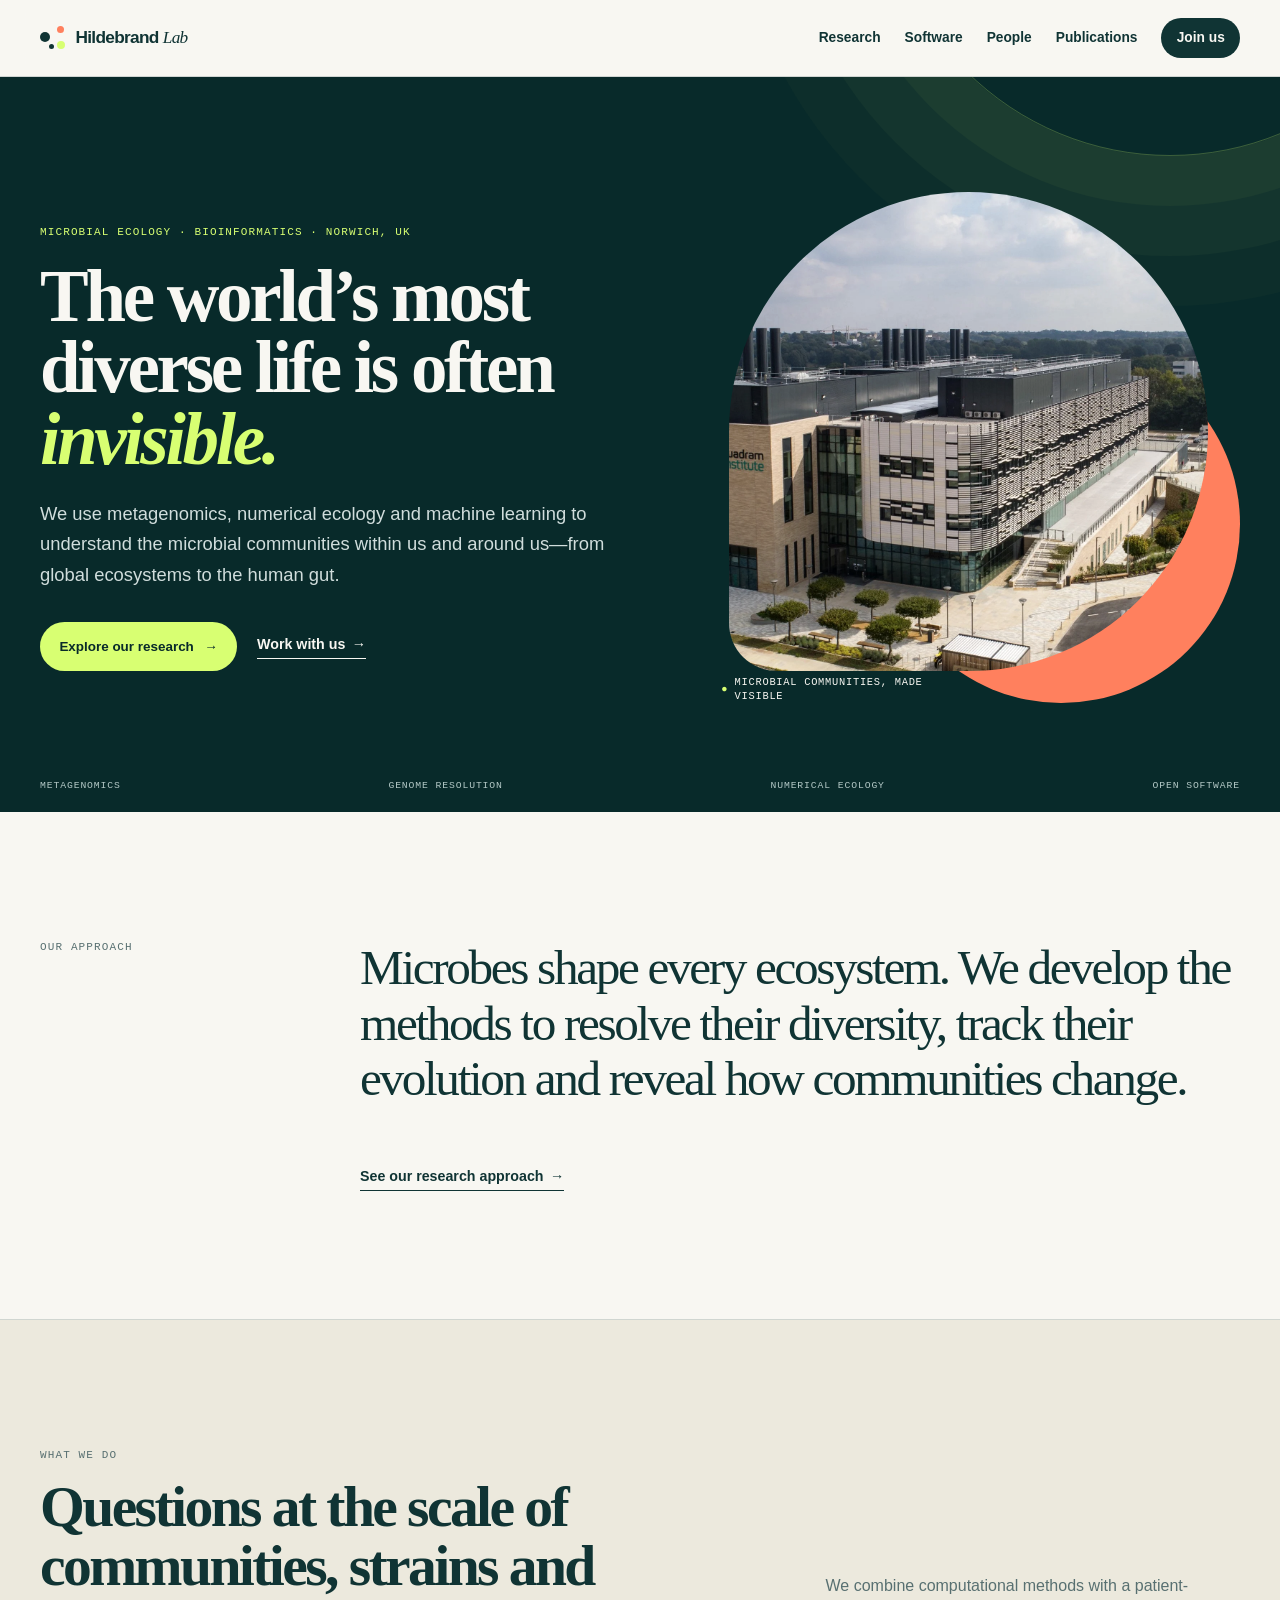
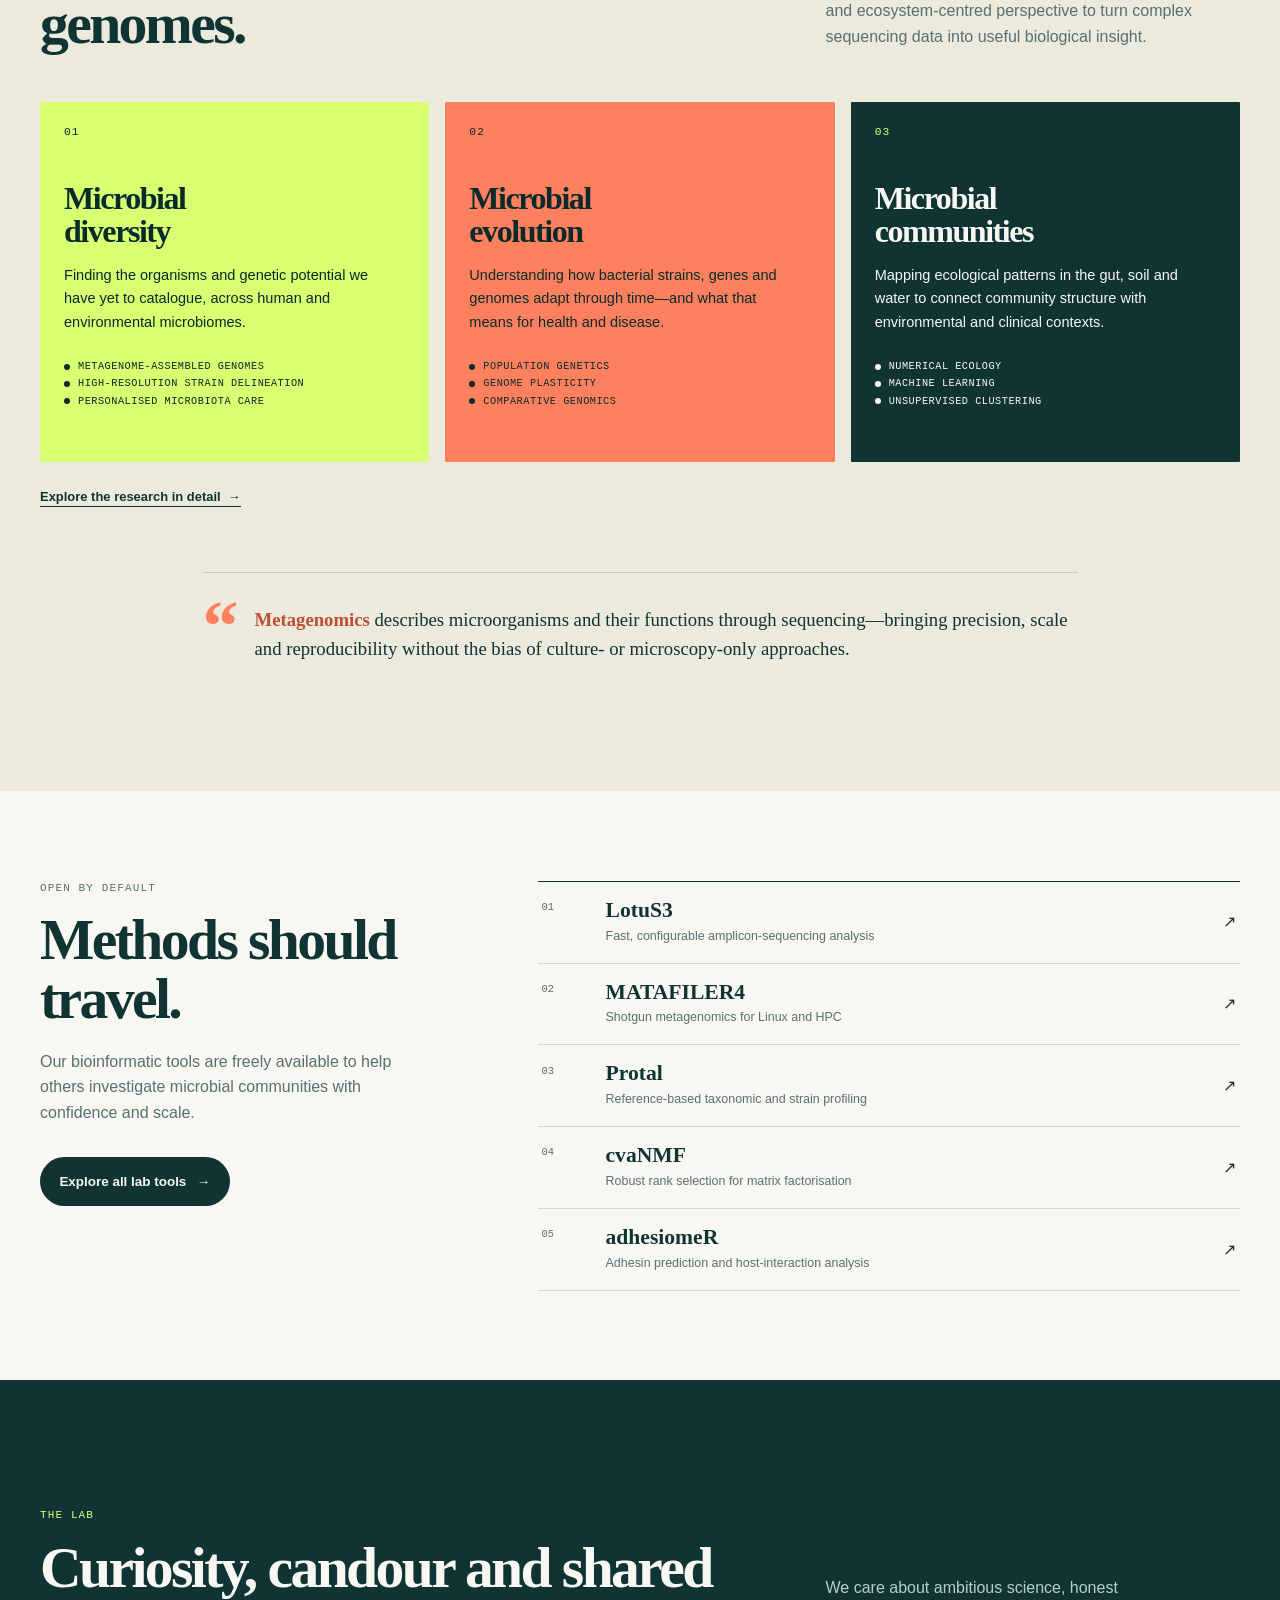
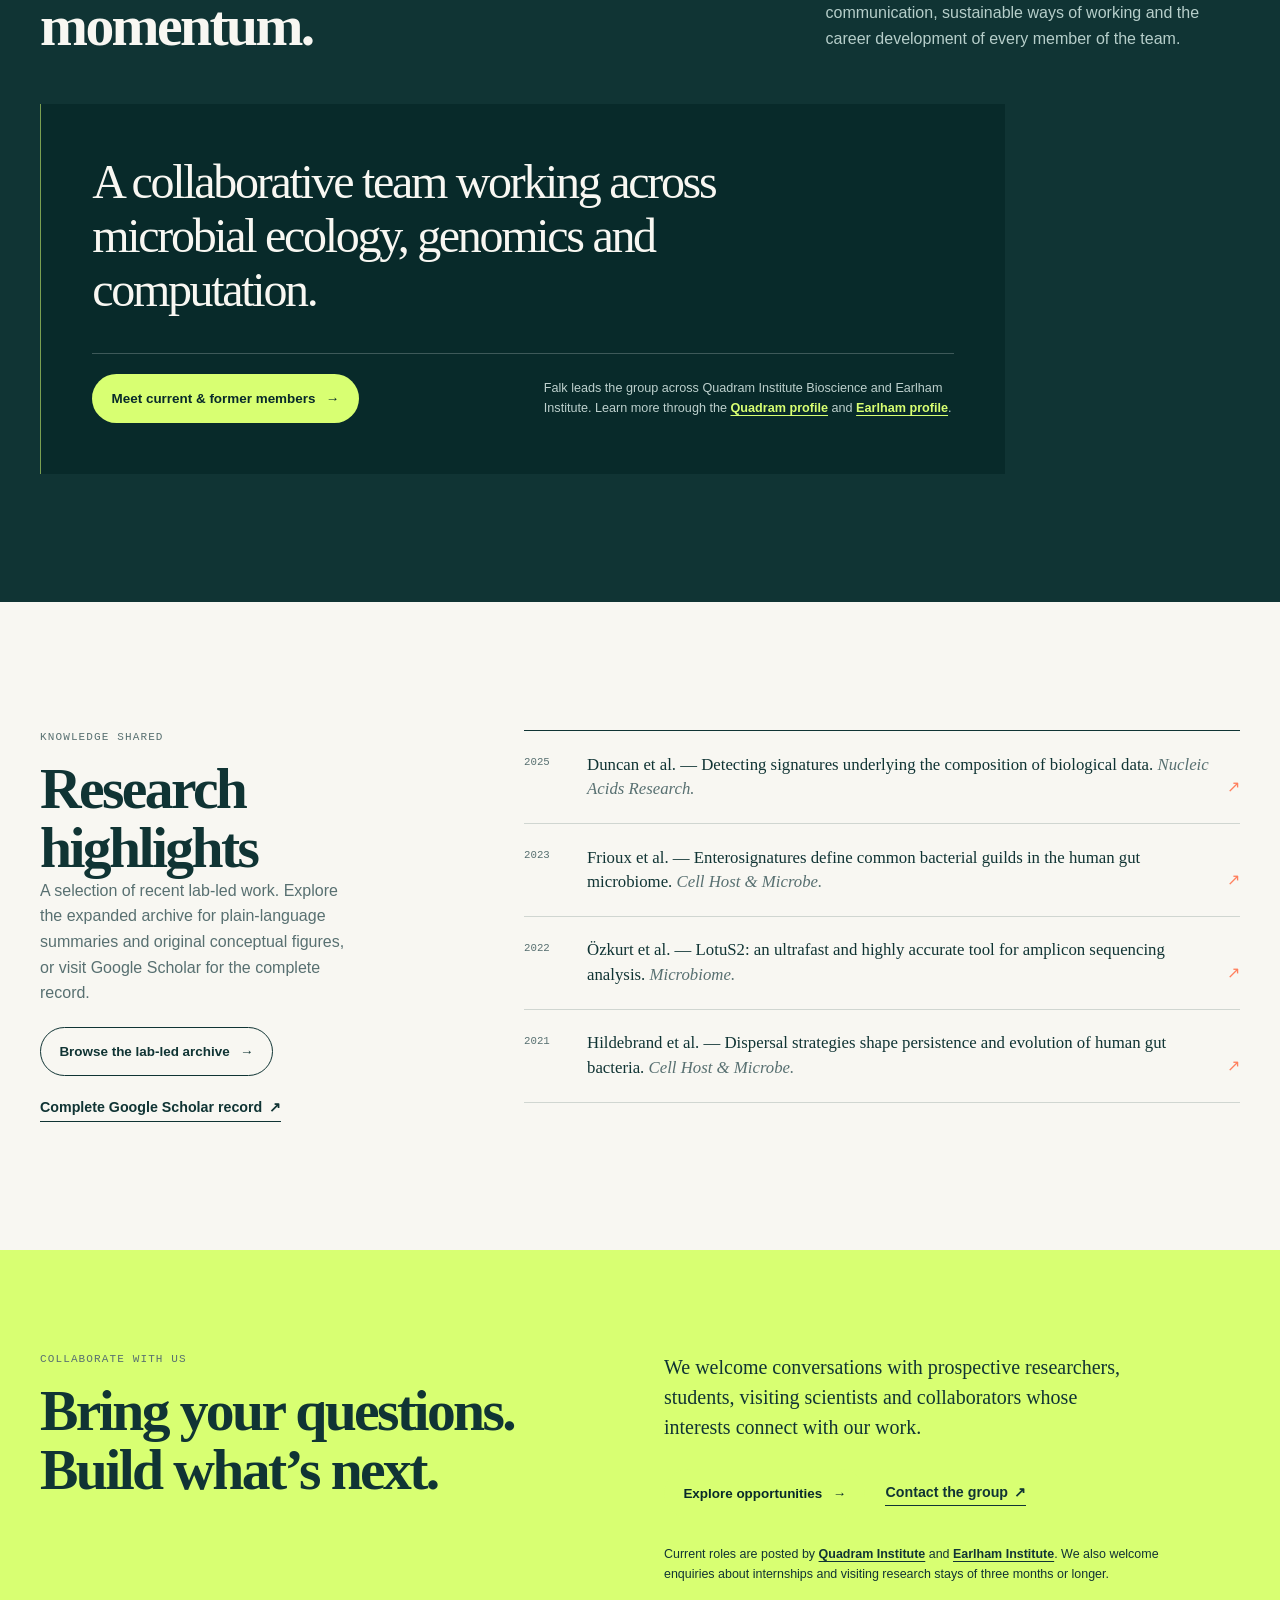
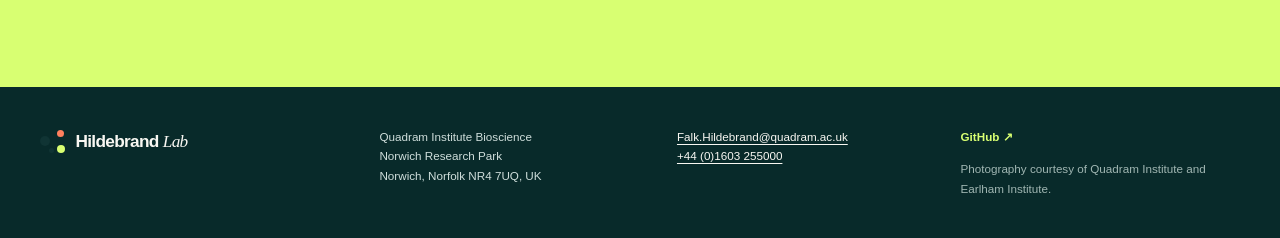
==== index.html @ 3f5632e3 "first" ====
<!doctype html>
<html lang="en">
  <head>
    <meta charset="utf-8" />
    <meta name="viewport" content="width=device-width, initial-scale=1" />
    <meta name="description" content="The Hildebrand Lab investigates microbial communities, genomes, and evolution through metagenomics, numerical ecology, and open bioinformatics." />
    <meta name="theme-color" content="#0b3434" />
    <meta property="og:title" content="Hildebrand Lab | Microbial communities, made visible" />
    <meta property="og:description" content="Research in metagenomics, microbial ecology, evolution, and open bioinformatics." />
    <meta property="og:type" content="website" />
    <meta property="og:image" content="assets/images/og.png" />
    <meta name="twitter:card" content="summary_large_image" />
    <title>Hildebrand Lab | Microbial communities</title>
    <link rel="stylesheet" href="styles.css" />
    <script defer src="script.js"></script>
  </head>
  <body>
    <a class="skip-link" href="#main">Skip to content</a>

    <header class="site-header">
      <div class="shell header-inner">
        <a class="brand" href="#top" aria-label="Hildebrand Lab, home">
          <span class="brand-mark" aria-hidden="true"><i></i><i></i><i></i><i></i></span>
          <span>Hildebrand <em>Lab</em></span>
        </a>
        <button class="menu-button" type="button" aria-expanded="false" aria-controls="site-nav">
          <span class="menu-open">Menu</span><span class="menu-close">Close</span>
        </button>
        <nav class="site-nav" id="site-nav" aria-label="Main navigation">
          <a href="research.html">Research</a>
          <a href="software.html">Software</a>
          <a href="people.html">People</a>
          <a href="publications.html">Publications</a>
          <a class="nav-cta" href="join-us.html">Join us</a>
        </nav>
      </div>
    </header>

    <main id="main">
      <section class="hero" id="top" aria-labelledby="hero-title">
        <div class="shell hero-grid">
          <div class="hero-copy">
            <p class="eyebrow">Microbial ecology · bioinformatics · Norwich, UK</p>
            <h1 id="hero-title">The world’s most diverse life is often <span>invisible.</span></h1>
            <p class="lede">We use metagenomics, numerical ecology and machine learning to understand the microbial communities within us and around us—from global ecosystems to the human gut.</p>
            <div class="button-row">
              <a class="button button-primary" href="research.html">Explore our research <span aria-hidden="true">→</span></a>
              <a class="text-link" href="join-us.html">Work with us <span aria-hidden="true">→</span></a>
            </div>
          </div>
          <div class="hero-visual" aria-label="Microscopy-style image of a microbial community">
            <img src="assets/images/microbial-community.webp" alt="Abstract close-up image representing a microbial community" />
            <div class="image-caption"><span aria-hidden="true">●</span> Microbial communities, made visible</div>
          </div>
        </div>
        <div class="shell hero-footer" aria-label="Research methods">
          <span>METAGENOMICS</span><span>GENOME RESOLUTION</span><span>NUMERICAL ECOLOGY</span><span>OPEN SOFTWARE</span>
        </div>
      </section>

      <section class="intro section" aria-label="Research approach">
        <div class="shell intro-grid">
          <p class="section-label">Our approach</p>
          <div>
            <p class="display-copy">Microbes shape every ecosystem. We develop the methods to resolve their diversity, track their evolution and reveal how communities change.</p>
            <a class="text-link" href="research.html">See our research approach <span aria-hidden="true">→</span></a>
          </div>
        </div>
      </section>

      <section class="section research-section" id="research" aria-labelledby="research-title">
        <div class="shell">
          <div class="section-heading">
            <div>
              <p class="section-label">What we do</p>
              <h2 id="research-title">Questions at the scale of communities, strains and genomes.</h2>
            </div>
            <p>We combine computational methods with a patient- and ecosystem-centred perspective to turn complex sequencing data into useful biological insight.</p>
          </div>
          <div class="research-grid">
            <a class="research-card diversity" href="research.html#diversity">
              <p class="card-number">01</p>
              <h3>Microbial diversity</h3>
              <p>Finding the organisms and genetic potential we have yet to catalogue, across human and environmental microbiomes.</p>
              <ul>
                <li>Metagenome-assembled genomes</li>
                <li>High-resolution strain delineation</li>
                <li>Personalised microbiota care</li>
              </ul>
            </a>
            <a class="research-card evolution" href="research.html#evolution">
              <p class="card-number">02</p>
              <h3>Microbial evolution</h3>
              <p>Understanding how bacterial strains, genes and genomes adapt through time—and what that means for health and disease.</p>
              <ul>
                <li>Population genetics</li>
                <li>Genome plasticity</li>
                <li>Comparative genomics</li>
              </ul>
            </a>
            <a class="research-card communities" href="research.html#communities">
              <p class="card-number">03</p>
              <h3>Microbial communities</h3>
              <p>Mapping ecological patterns in the gut, soil and water to connect community structure with environmental and clinical contexts.</p>
              <ul>
                <li>Numerical ecology</li>
                <li>Machine learning</li>
                <li>Unsupervised clustering</li>
              </ul>
            </a>
          </div>
          <a class="section-more" href="research.html">Explore the research in detail <span aria-hidden="true">→</span></a>
          <aside class="definition" aria-label="Definition of metagenomics">
            <span class="definition-mark" aria-hidden="true">“</span>
            <p><strong>Metagenomics</strong> describes microorganisms and their functions through sequencing—bringing precision, scale and reproducibility without the bias of culture- or microscopy-only approaches.</p>
          </aside>
        </div>
      </section>

      <section class="software-section section" id="software" aria-labelledby="software-title">
        <div class="shell software-layout">
          <div class="software-intro">
            <p class="section-label">Open by default</p>
            <h2 id="software-title">Methods should travel.</h2>
            <p>Our bioinformatic tools are freely available to help others investigate microbial communities with confidence and scale.</p>
            <a class="button button-dark" href="software.html">Explore all lab tools <span aria-hidden="true">→</span></a>
          </div>
          <div class="tool-list">
            <a class="tool" href="https://github.com/hildebra/LotuS3/" target="_blank" rel="noreferrer"><span class="tool-index">01</span><span><strong>LotuS3</strong><small>Fast, configurable amplicon-sequencing analysis</small></span><b aria-hidden="true">↗</b></a>
            <a class="tool" href="https://github.com/hildebra/MATAFILER4" target="_blank" rel="noreferrer"><span class="tool-index">02</span><span><strong>MATAFILER4</strong><small>Shotgun metagenomics for Linux and HPC</small></span><b aria-hidden="true">↗</b></a>
            <a class="tool" href="https://github.com/4less/protal" target="_blank" rel="noreferrer"><span class="tool-index">03</span><span><strong>Protal</strong><small>Reference-based taxonomic and strain profiling</small></span><b aria-hidden="true">↗</b></a>
            <a class="tool" href="https://github.com/apduncan/cvanmf" target="_blank" rel="noreferrer"><span class="tool-index">04</span><span><strong>cvaNMF</strong><small>Robust rank selection for matrix factorisation</small></span><b aria-hidden="true">↗</b></a>
            <a class="tool" href="https://github.com/ksidorczuk/adhesiomeR" target="_blank" rel="noreferrer"><span class="tool-index">05</span><span><strong>adhesiomeR</strong><small>Adhesin prediction and host-interaction analysis</small></span><b aria-hidden="true">↗</b></a>
          </div>
        </div>
      </section>

      <section class="people-section section" id="people" aria-labelledby="people-title">
        <div class="shell">
          <div class="section-heading people-heading">
            <div>
              <p class="section-label">The lab</p>
              <h2 id="people-title">Curiosity, candour and shared momentum.</h2>
            </div>
            <p>We care about ambitious science, honest communication, sustainable ways of working and the career development of every member of the team.</p>
          </div>
          <div class="people-overview">
            <p class="display-copy">A collaborative team working across microbial ecology, genomics and computation.</p>
            <div class="people-overview-footer">
              <a class="button button-primary" href="people.html">Meet current &amp; former members <span aria-hidden="true">→</span></a>
              <p>Falk leads the group across Quadram Institute Bioscience and Earlham Institute. Learn more through the <a href="https://quadram.ac.uk/people/falk-hildebrand/" target="_blank" rel="noreferrer">Quadram profile</a> and <a href="https://www.earlham.ac.uk/profile/falk-hildebrand" target="_blank" rel="noreferrer">Earlham profile</a>.</p>
            </div>
          </div>
        </div>
      </section>

      <section class="publications-section section" id="publications" aria-labelledby="publications-title">
        <div class="shell publications-layout">
          <div>
            <p class="section-label">Knowledge shared</p>
            <h2 id="publications-title">Research highlights</h2>
            <p class="muted">A selection of recent lab-led work. Explore the expanded archive for plain-language summaries and original conceptual figures, or visit Google Scholar for the complete record.</p>
            <div class="publication-actions">
              <a class="button button-outline" href="publications.html">Browse the lab-led archive <span aria-hidden="true">→</span></a>
              <a class="text-link" href="https://scholar.google.com/citations?user=VTfzjTgAAAAJ&amp;hl=en" target="_blank" rel="noreferrer">Complete Google Scholar record <span aria-hidden="true">↗</span></a>
            </div>
          </div>
          <ol class="publication-list">
            <li><span>2025</span><a href="https://doi.org/10.1093/nar/gkaf1388" target="_blank" rel="noreferrer">Duncan et al. — Detecting signatures underlying the composition of biological data. <em>Nucleic Acids Research.</em> <b aria-hidden="true">↗</b></a></li>
            <li><span>2023</span><a href="https://doi.org/10.1016/j.chom.2023.05.024" target="_blank" rel="noreferrer">Frioux et al. — Enterosignatures define common bacterial guilds in the human gut microbiome. <em>Cell Host &amp; Microbe.</em> <b aria-hidden="true">↗</b></a></li>
            <li><span>2022</span><a href="https://doi.org/10.1186/s40168-022-01365-1" target="_blank" rel="noreferrer">Özkurt et al. — LotuS2: an ultrafast and highly accurate tool for amplicon sequencing analysis. <em>Microbiome.</em> <b aria-hidden="true">↗</b></a></li>
            <li><span>2021</span><a href="https://doi.org/10.1016/j.chom.2021.05.008" target="_blank" rel="noreferrer">Hildebrand et al. — Dispersal strategies shape persistence and evolution of human gut bacteria. <em>Cell Host &amp; Microbe.</em> <b aria-hidden="true">↗</b></a></li>
          </ol>
        </div>
      </section>

      <section class="join-section" id="join" aria-labelledby="join-title">
        <div class="shell join-grid">
          <div>
            <p class="section-label">Collaborate with us</p>
            <h2 id="join-title">Bring your questions. Build what’s next.</h2>
          </div>
          <div>
            <p>We welcome conversations with prospective researchers, students, visiting scientists and collaborators whose interests connect with our work.</p>
            <div class="join-links">
              <a class="button button-primary" href="join-us.html">Explore opportunities <span aria-hidden="true">→</span></a>
              <a class="text-link" href="mailto:Falk.Hildebrand@quadram.ac.uk">Contact the group <span aria-hidden="true">↗</span></a>
            </div>
            <p class="join-small">Current roles are posted by <a href="https://quadram.ac.uk/careers/" target="_blank" rel="noreferrer">Quadram Institute</a> and <a href="https://www.earlham.ac.uk/careers" target="_blank" rel="noreferrer">Earlham Institute</a>. We also welcome enquiries about internships and visiting research stays of three months or longer.</p>
          </div>
        </div>
      </section>
    </main>

    <footer class="site-footer">
      <div class="shell footer-grid">
        <a class="brand" href="#top" aria-label="Back to top"><span class="brand-mark" aria-hidden="true"><i></i><i></i><i></i><i></i></span><span>Hildebrand <em>Lab</em></span></a>
        <address>Quadram Institute Bioscience<br />Norwich Research Park<br />Norwich, Norfolk NR4 7UQ, UK</address>
        <div><a href="mailto:Falk.Hildebrand@quadram.ac.uk">Falk.Hildebrand@quadram.ac.uk</a><br /><a href="tel:+441603255000">+44 (0)1603 255000</a></div>
        <div class="footer-meta"><a href="https://github.com/hildebra" target="_blank" rel="noreferrer">GitHub ↗</a><span>Photography courtesy of Quadram Institute and Earlham Institute.</span></div>
      </div>
    </footer>
  </body>
</html>
---- styles.css ----
:root { --ink:#103434; --ink-deep:#082a2a; --paper:#f8f7f2; --lime:#d8ff72; --orange:#ff805e; --sand:#ece9dd; --line:rgba(16,52,52,.17); --muted:#587071; --serif: Georgia, 'Times New Roman', serif; --sans: Arial, Helvetica, sans-serif; --mono: 'Courier New', monospace; }
* { box-sizing:border-box; }
html { scroll-behavior:smooth; }
body { margin:0; background:var(--paper); color:var(--ink); font-family:var(--sans); font-size:16px; line-height:1.6; }
a { color:inherit; text-underline-offset:3px; }
img { display:block; max-width:100%; }
button { font:inherit; }
.shell { width:min(1200px, calc(100% - 64px)); margin-inline:auto; }
.skip-link { position:absolute; z-index:10; left:1rem; top:-4rem; background:var(--lime); color:var(--ink-deep); padding:.75rem 1rem; font-weight:700; }
.skip-link:focus { top:1rem; }
.site-header { position:sticky; top:0; z-index:4; background:rgba(248,247,242,.92); backdrop-filter:blur(12px); border-bottom:1px solid var(--line); }
.header-inner { min-height:76px; display:flex; align-items:center; justify-content:space-between; gap:1rem; }
.brand { display:inline-flex; align-items:center; gap:.65rem; text-decoration:none; font-weight:700; font-size:1.08rem; letter-spacing:-.04em; white-space:nowrap; }
.brand em { font-family:var(--serif); font-weight:500; }
.brand-mark { position:relative; display:block; width:25px; height:25px; }
.brand-mark i { position:absolute; display:block; border-radius:999px; background:var(--ink); }
.brand-mark i:nth-child(1) { width:10px; height:10px; left:0; top:7px; }.brand-mark i:nth-child(2) { width:7px; height:7px; right:1px; top:1px; background:var(--orange); }.brand-mark i:nth-child(3) { width:8px; height:8px; right:0; bottom:1px; background:var(--lime); }.brand-mark i:nth-child(4) { width:5px; height:5px; left:9px; bottom:1px; }
.site-nav { display:flex; align-items:center; gap:1.5rem; font-size:.86rem; font-weight:600; }
.site-nav a { text-decoration:none; }.site-nav a:not(.nav-cta):hover { text-decoration:underline; }
.nav-cta { background:var(--ink); color:var(--paper); padding:.55rem .95rem; border-radius:999px; }.nav-cta:hover { background:#1c5252; }
.menu-button { display:none; border:0; background:none; color:var(--ink); cursor:pointer; font-size:.82rem; font-weight:700; }.menu-close { display:none; }
.hero { position:relative; overflow:hidden; padding:clamp(4.25rem, 9vw, 8.6rem) 0 1.25rem; background:var(--ink-deep); color:var(--paper); }
.hero::before { content:""; position:absolute; width:45vw; height:45vw; max-width:680px; max-height:680px; top:-39vw; right:-14vw; border:1px solid rgba(216,255,114,.25); border-radius:50%; box-shadow:0 0 0 50px rgba(216,255,114,.04),0 0 0 100px rgba(216,255,114,.03),0 0 0 150px rgba(216,255,114,.02); }
.hero-grid { position:relative; display:grid; grid-template-columns:1.08fr .92fr; align-items:center; gap:clamp(2rem, 7vw, 7rem); }
.eyebrow,.section-label { margin:0; font:500 .69rem/1.3 var(--mono); letter-spacing:.1em; text-transform:uppercase; }.eyebrow { color:var(--lime); margin-bottom:1.35rem; }
h1,h2,h3,p { margin-top:0; }h1,h2,h3 { line-height:1.03; letter-spacing:-.045em; }
h1 { max-width:690px; margin-bottom:1.5rem; font:600 clamp(3rem, 5.7vw, 5.85rem)/.98 var(--serif); }h1 span { color:var(--lime); font-style:italic; }
.lede { max-width:620px; margin-bottom:2rem; color:#d0dddc; font-size:clamp(1rem,1.5vw,1.15rem); line-height:1.65; }
.button-row,.join-links { display:flex; flex-wrap:wrap; align-items:center; gap:1.25rem; }
.button { display:inline-flex; align-items:center; justify-content:center; gap:.65rem; min-height:48px; padding:.78rem 1.15rem; border:1px solid transparent; border-radius:999px; text-decoration:none; font-size:.84rem; font-weight:700; transition:transform .2s, background .2s, color .2s; }.button:hover { transform:translateY(-2px); }.button-primary { background:var(--lime); color:var(--ink-deep); }.button-primary:hover { background:#e4ff9d; }.button-dark { background:var(--ink); color:var(--paper); }.button-dark:hover { background:#1c5252; }.button-outline { border-color:var(--ink); color:var(--ink); }.button-outline:hover { background:var(--ink); color:var(--paper); }
.text-link { display:inline-flex; gap:.4rem; align-items:center; text-decoration:none; border-bottom:1px solid currentColor; padding-bottom:2px; font-size:.89rem; font-weight:700; }.text-link:hover { color:var(--orange); }
.hero-visual { position:relative; isolation:isolate; padding:0 2rem 2rem 0; }.hero-visual::before { content:""; position:absolute; z-index:-1; width:70%; height:70%; right:0; bottom:0; background:var(--orange); border-radius:50%; }.hero-visual img { width:100%; aspect-ratio:1/1; object-fit:cover; border-radius:50% 50% 50% 10%; filter:saturate(.75) contrast(1.08); }.image-caption { position:absolute; left:-.5rem; bottom:0; display:flex; align-items:center; gap:.4rem; max-width:208px; color:var(--paper); font:400 .65rem/1.35 var(--mono); text-transform:uppercase; letter-spacing:.07em; }.image-caption span { color:var(--lime); }
.hero-footer { position:relative; display:flex; justify-content:space-between; gap:1rem; padding-top:clamp(3rem,6vw,6rem); color:#b3c8c6; font:500 .61rem/1.3 var(--mono); letter-spacing:.09em; }
.section { padding:clamp(5rem, 10vw, 9rem) 0; }.intro { border-bottom:1px solid var(--line); }.intro-grid { display:grid; grid-template-columns:24% 1fr; gap:2rem; }.section-label { color:var(--muted); }.display-copy { max-width:970px; font:500 clamp(2rem,3.85vw,4.15rem)/1.12 var(--serif); letter-spacing:-.048em; }.intro .text-link { margin-top:.6rem; }
.section-heading { display:grid; grid-template-columns:1fr minmax(250px, .55fr); justify-content:space-between; align-items:end; gap:2rem; margin-bottom:3rem; }.section-heading h2,.software-intro h2,.publications-layout h2,.join-grid h2 { max-width:680px; margin:1rem 0 0; font:600 clamp(2.6rem,4.5vw,4.7rem)/1.02 var(--serif); }.section-heading > p { max-width:390px; margin-bottom:.3rem; color:var(--muted); }
.research-section { background:var(--sand); }.research-grid { display:grid; grid-template-columns:repeat(3,1fr); gap:1rem; }.research-card { min-height:360px; padding:1.5rem; border-radius:1px; overflow:hidden; color:var(--ink-deep); }.research-card h3 { max-width:230px; margin:2.75rem 0 1rem; font:600 2rem/1.03 var(--serif); }.research-card p:not(.card-number) { max-width:325px; font-size:.91rem; line-height:1.6; }.card-number { font:500 .7rem var(--mono); letter-spacing:.1em; }.research-card ul { margin:1.5rem 0 0; padding:0; list-style:none; font:500 .64rem/1.7 var(--mono); letter-spacing:.05em; text-transform:uppercase; }.research-card li { display:flex; align-items:center; gap:.5rem; }.research-card li::before { content:""; width:6px; height:6px; flex:0 0 auto; border-radius:50%; background:currentColor; }.diversity { background:var(--lime); }.evolution { background:var(--orange); }.communities { background:var(--ink); color:var(--paper); }.communities .card-number { color:var(--lime); }.definition { display:flex; gap:1rem; max-width:875px; margin:4rem auto 0; padding:2rem 0 0; border-top:1px solid var(--line); }.definition-mark { color:var(--orange); font:600 4.5rem/.6 var(--serif); }.definition p { margin:0; font:500 1.17rem/1.55 var(--serif); }.definition strong { color:#bd4d33; }
.software-section { background:var(--paper); }.software-layout { display:grid; grid-template-columns:.72fr 1.28fr; gap:clamp(3rem,8vw,9rem); align-items:start; }.software-intro { position:sticky; top:110px; }.software-intro > p:not(.section-label) { max-width:355px; color:var(--muted); margin:1.25rem 0 2rem; }.tool-list { border-top:1px solid var(--ink); }.tool { display:grid; grid-template-columns:48px 1fr auto; gap:1rem; align-items:center; padding:1.3rem .25rem; border-bottom:1px solid var(--line); text-decoration:none; transition:padding .2s, background .2s; }.tool:hover { padding-inline:.8rem; background:#eeeee7; }.tool-index { align-self:start; padding-top:.2rem; color:var(--muted); font:400 .65rem var(--mono); }.tool strong,.tool small { display:block; }.tool strong { font:600 1.35rem/1.15 var(--serif); }.tool small { margin-top:.25rem; color:var(--muted); font-size:.78rem; }.tool b { font-size:1rem; font-weight:500; }
.people-section { background:var(--ink); color:var(--paper); }.people-section .section-label { color:var(--lime); }.people-heading > p { color:#b6ceca; }.people-feature { display:grid; grid-template-columns:minmax(220px,.38fr) 1fr; gap:clamp(2rem,5vw,5rem); align-items:center; max-width:840px; margin:1rem auto 4rem; }.people-feature img { width:min(100%,285px); aspect-ratio:1; object-fit:cover; border-radius:50%; filter:saturate(.75); }.people-feature h3 { margin:1rem 0; font:600 clamp(2.1rem,3.5vw,3.5rem) var(--serif); }.people-feature p:not(.section-label) { max-width:545px; color:#d2e0de; }.people-feature .text-link { color:var(--lime); }.team-grid { display:grid; grid-template-columns:repeat(3,1fr); border-top:1px solid rgba(255,255,255,.25); }.team-grid article { padding:1.45rem 1.25rem 1.5rem 0; border-bottom:1px solid rgba(255,255,255,.2); }.team-grid article:not(:nth-child(3n+1)) { padding-left:1.25rem; border-left:1px solid rgba(255,255,255,.2); }.team-grid h3 { margin-bottom:.5rem; color:var(--lime); font:600 1.23rem/1.13 var(--serif); }.team-grid p { margin:0; color:#c9d7d5; font-size:.79rem; line-height:1.55; }.people-note { margin:2rem 0 0; color:#a8bfbd; font-size:.75rem; }.people-note a { color:var(--lime); }
.publications-section { background:var(--paper); }.publications-layout { display:grid; grid-template-columns:.68fr 1.32fr; gap:clamp(3rem,9vw,10rem); }.muted { max-width:310px; color:var(--muted); }.publications-layout .button { margin-top:1.35rem; }.publication-list { list-style:none; margin:0; padding:0; border-top:1px solid var(--ink); }.publication-list li { display:grid; grid-template-columns:55px 1fr; gap:.5rem; padding:1.35rem 0; border-bottom:1px solid var(--line); }.publication-list span { padding-top:.22rem; color:var(--muted); font:400 .67rem var(--mono); }.publication-list a { position:relative; padding-right:1.75rem; text-decoration:none; font:500 1.05rem/1.45 var(--serif); }.publication-list a:hover { color:#c65336; }.publication-list em { color:var(--muted); font-style:italic; }.publication-list b { position:absolute; right:0; color:var(--orange); font:500 1rem var(--sans); }
.join-section { padding:clamp(4rem,8vw,7rem) 0; background:var(--lime); }.join-grid { display:grid; grid-template-columns:1fr 1fr; gap:3rem; }.join-grid h2 { max-width:520px; }.join-grid > div:nth-child(2)>p:first-child { max-width:460px; font:500 1.25rem/1.5 var(--serif); }.join-links { margin:1.7rem 0; }.join-links .text-link { color:var(--ink); }.join-small { max-width:510px; margin-bottom:0; font-size:.78rem; line-height:1.6; }.join-small a { font-weight:700; }
.site-footer { padding:2.5rem 0; background:var(--ink-deep); color:#d0dfdc; }.site-footer .brand { color:var(--paper); }.footer-grid { display:grid; grid-template-columns:1.1fr .95fr .9fr 1fr; align-items:start; gap:2rem; font-size:.73rem; line-height:1.65; }.footer-grid address { font-style:normal; }.footer-grid a { color:var(--paper); }.footer-meta { display:flex; flex-direction:column; gap:.8rem; color:#a1b7b3; }.footer-meta a { color:var(--lime); font-weight:700; text-decoration:none; }
@media (max-width: 800px) { .shell{width:min(100% - 40px, 650px)}.header-inner{min-height:67px}.menu-button{display:block}.site-nav{display:none;position:absolute;top:67px;left:0;right:0;padding:1.25rem calc((100% - min(100% - 40px, 650px))/2) 1.65rem;background:var(--paper);border-bottom:1px solid var(--line);box-shadow:0 12px 16px rgba(8,42,42,.08);flex-direction:column;align-items:flex-start;gap:1rem}.site-nav.is-open{display:flex}.site-nav .nav-cta{margin-top:.3rem}.menu-button[aria-expanded="true"] .menu-open{display:none}.menu-button[aria-expanded="true"] .menu-close{display:inline}.hero{padding-top:4rem}.hero-grid,.intro-grid,.software-layout,.publications-layout,.join-grid{grid-template-columns:1fr}.hero-grid{gap:3rem}.hero-visual{max-width:440px;justify-self:center;width:85%;}.hero-footer{display:grid;grid-template-columns:1fr 1fr;gap:.8rem;padding-top:3rem}.intro-grid{gap:1.5rem}.section-heading{grid-template-columns:1fr;gap:1rem;margin-bottom:2.3rem}.research-grid{grid-template-columns:1fr}.research-card{min-height:0}.research-card h3{margin-top:1.7rem}.software-intro{position:static}.team-grid{grid-template-columns:1fr 1fr}.team-grid article:not(:nth-child(3n+1)){padding-left:0;border-left:0}.team-grid article:nth-child(even){padding-left:1rem;border-left:1px solid rgba(255,255,255,.2)}.people-feature{grid-template-columns:150px 1fr;gap:1.5rem}.footer-grid{grid-template-columns:1fr 1fr}.definition{margin-top:3rem}.publications-layout{gap:2.5rem} }
@media (max-width: 500px) { body{font-size:15px}.shell{width:calc(100% - 32px)}.hero{padding-top:3.1rem}h1{font-size:3rem}.hero-visual{width:100%;padding-right:1rem}.hero-footer{grid-template-columns:1fr}.section{padding:4.3rem 0}.display-copy{font-size:2rem}.people-feature{grid-template-columns:1fr}.people-feature img{width:155px}.team-grid{grid-template-columns:1fr}.team-grid article:nth-child(even){padding-left:0;border-left:0}.publication-list li{grid-template-columns:43px 1fr}.publication-list a{font-size:1rem}.footer-grid{grid-template-columns:1fr;gap:1rem}.join-grid{gap:1.5rem} }
@media (prefers-reduced-motion: reduce) { html{scroll-behavior:auto}.button,.tool{transition:none} }


/* Publication archive */
.publication-actions { display:flex; flex-wrap:wrap; align-items:center; gap:1.25rem; margin-top:1.35rem; }
.publication-actions .button { margin-top:0; }
.archive-hero { padding:clamp(4.4rem,9vw,8rem) 0 clamp(3.5rem,7vw,6.3rem); background:var(--ink-deep); color:var(--paper); }
.archive-back { display:inline-flex; margin-bottom:clamp(3rem,6vw,5rem); color:var(--lime); font:500 .7rem var(--mono); letter-spacing:.06em; text-decoration:none; text-transform:uppercase; }
.archive-back:hover { color:var(--paper); }
.archive-hero h1 { max-width:810px; margin:0 0 1.5rem; font:600 clamp(3.2rem,6.4vw,6.5rem)/.97 var(--serif); }
.archive-hero h1 span { color:var(--lime); font-style:italic; }
.archive-lede { max-width:665px; color:#cfdddb; font-size:clamp(1rem,1.55vw,1.17rem); }
.archive-stats { display:flex; flex-wrap:wrap; gap:2.2rem; margin-top:3rem; padding-top:1.2rem; border-top:1px solid rgba(255,255,255,.25); color:#bbcfcc; font:500 .68rem var(--mono); letter-spacing:.08em; text-transform:uppercase; }
.archive-stats b { display:block; margin-bottom:.15rem; color:var(--lime); font:600 1.45rem var(--serif); letter-spacing:0; }
.archive-section { padding-top:clamp(4.5rem,8vw,7rem); }
.archive-intro { display:grid; grid-template-columns:24% 1fr; gap:2rem; margin-bottom:clamp(3rem,6vw,5rem); }
.archive-intro h2 { max-width:780px; margin:0 0 1rem; font:600 clamp(2.4rem,4vw,4.1rem)/1.04 var(--serif); letter-spacing:-.05em; }
.archive-intro div > p { max-width:635px; margin:0; color:var(--muted); }
.archive-list { display:grid; grid-template-columns:repeat(2,minmax(0,1fr)); gap:1.2rem; }
.publication-card { display:grid; grid-template-columns:155px 1fr; gap:1.35rem; align-items:start; min-height:265px; padding:1.25rem; background:#efeee6; border-top:2px solid var(--ink); }
.publication-content h2 { margin:.65rem 0 .6rem; font:600 clamp(1.35rem,2.1vw,1.8rem)/1.13 var(--serif); letter-spacing:-.04em; }
.publication-content h2 a { text-decoration:none; }.publication-content h2 a:hover { color:#b94f36; }.publication-content h2 b { color:var(--orange); font:500 .86em var(--sans); }
.pub-kicker { margin:0; color:var(--muted); font:500 .61rem/1.4 var(--mono); letter-spacing:.07em; text-transform:uppercase; }.pub-kicker span { color:#bd4e35; }
.pub-authors { margin:0 0 .6rem; color:#4e6565; font-size:.72rem; line-height:1.45; }.publication-content > p:last-child { margin-bottom:0; font-size:.78rem; line-height:1.58; }
.concept { position:relative; display:flex; align-items:center; justify-content:center; min-height:200px; overflow:hidden; background:var(--ink); color:var(--paper); isolation:isolate; }.concept::before,.concept::after,.concept span { content:""; position:absolute; display:block; }.concept figcaption { position:absolute; z-index:3; left:.65rem; right:.65rem; bottom:.55rem; color:#c6d8d5; font:500 .53rem/1.35 var(--mono); letter-spacing:.04em; text-align:center; text-transform:uppercase; }.concept-signatures::before { width:105px; height:105px; border-radius:50%; border:1px solid var(--lime); box-shadow:25px -34px 0 -9px var(--orange),-43px 28px 0 -18px var(--lime); }.concept-signatures::after { width:2px; height:112px; background:var(--lime); transform:rotate(45deg); }.concept-signatures span { width:19px; height:19px; border-radius:50%; background:var(--lime); }.concept-signatures span:nth-of-type(1){transform:translate(-35px,-28px)}.concept-signatures span:nth-of-type(2){transform:translate(34px,-18px);background:var(--orange)}.concept-signatures span:nth-of-type(3){transform:translate(18px,37px);background:#8fc9c0}.concept-signatures span:nth-of-type(4){transform:translate(-36px,31px);background:#f8f7f2}
.concept-taxonomy::before { width:85px; height:2px; background:var(--lime); box-shadow:0 -27px 0 var(--orange),0 27px 0 #8fc9c0,0 54px 0 #f8f7f2; }.concept-taxonomy::after { width:2px; height:145px; background:rgba(255,255,255,.35); }.concept-taxonomy span { width:13px; height:13px; border-radius:50%; background:var(--paper); transform:translateX(-35px); }.concept-taxonomy span:nth-of-type(2){transform:translate(-12px,-27px);background:var(--orange)}.concept-taxonomy span:nth-of-type(3){transform:translate(18px,27px);background:var(--lime)}.concept-taxonomy span:nth-of-type(4){transform:translate(38px,54px);background:#8fc9c0}
.concept-adhesion::before { width:95px; height:50px; border-radius:50px; background:var(--orange); transform:rotate(-18deg); }.concept-adhesion::after { width:130px; height:1px; background:var(--lime); transform:rotate(12deg); box-shadow:0 24px 0 rgba(216,255,114,.7),0 -24px 0 rgba(216,255,114,.5); }.concept-adhesion span { width:9px; height:9px; border-radius:50%; background:var(--paper); }.concept-adhesion span:nth-of-type(1){transform:translate(-10px,-11px)}.concept-adhesion span:nth-of-type(2){transform:translate(12px,3px)}.concept-adhesion span:nth-of-type(3){transform:translate(-34px,9px)}
.concept-network::before { width:100px; height:100px; border:1px solid rgba(216,255,114,.55); border-radius:50%; }.concept-network::after { width:116px; height:2px; background:var(--orange); transform:rotate(-35deg); box-shadow:0 0 0 0 var(--orange); }.concept-network span { width:20px; height:20px; border-radius:50%; background:var(--lime); }.concept-network span:nth-of-type(1){transform:translate(-42px,-35px)}.concept-network span:nth-of-type(2){transform:translate(41px,-22px);background:var(--orange)}.concept-network span:nth-of-type(3){transform:translate(-16px,39px);background:#8fc9c0}.concept-network span:nth-of-type(4){transform:translate(39px,40px);background:var(--paper)}
.concept-guilds::before { width:106px; height:106px; border:1px solid rgba(255,255,255,.35); border-radius:50%; }.concept-guilds span { width:32px; height:32px; border-radius:50%; background:var(--lime); }.concept-guilds span:nth-of-type(1){transform:translate(-35px,-24px)}.concept-guilds span:nth-of-type(2){transform:translate(29px,-29px);background:var(--orange)}.concept-guilds span:nth-of-type(3){transform:translate(-34px,33px);background:#8fc9c0}.concept-guilds span:nth-of-type(4){transform:translate(32px,30px);background:var(--paper)}.concept-guilds span:nth-of-type(5){transform:translate(0,3px);background:#f7c663}
.concept-pipeline::before { width:138px; height:2px; background:var(--lime); }.concept-pipeline::after { right:21px; border:8px solid transparent; border-left-color:var(--lime); }.concept-pipeline span { width:22px; height:22px; background:var(--orange); }.concept-pipeline span:nth-of-type(1){transform:translate(-47px);border-radius:50%}.concept-pipeline span:nth-of-type(2){transform:translate(-15px);background:#8fc9c0}.concept-pipeline span:nth-of-type(3){transform:translate(18px);border-radius:50%;background:var(--paper)}.concept-pipeline span:nth-of-type(4){transform:translate(48px);background:var(--lime)}
.concept-resolution::before { width:122px; height:122px; border:1px solid var(--lime); border-radius:50%; box-shadow:0 0 0 18px transparent,0 0 0 19px rgba(216,255,114,.5),0 0 0 38px transparent,0 0 0 39px rgba(216,255,114,.22); }.concept-resolution::after { width:16px; height:16px; border-radius:50%; background:var(--orange); }.concept-resolution span { width:7px; height:7px; border-radius:50%; background:var(--paper); }.concept-resolution span:nth-of-type(1){transform:translate(-39px,-17px)}.concept-resolution span:nth-of-type(2){transform:translate(33px,20px);background:var(--lime)}.concept-resolution span:nth-of-type(3){transform:translate(12px,-40px);background:#8fc9c0}
.concept-dispersal::before { width:135px; height:1px; background:var(--lime); transform:rotate(-26deg); box-shadow:0 26px 0 rgba(216,255,114,.6); }.concept-dispersal::after { width:18px; height:18px; border:6px solid var(--orange); border-radius:50%; transform:translate(-38px,-27px); }.concept-dispersal span { width:20px; height:20px; border:5px solid var(--paper); border-radius:50%; }.concept-dispersal span:nth-of-type(1){transform:translate(35px,-31px)}.concept-dispersal span:nth-of-type(2){transform:translate(-26px,25px);border-color:var(--lime)}.concept-dispersal span:nth-of-type(3){transform:translate(47px,30px);border-color:#8fc9c0}.concept-dispersal span:nth-of-type(4){transform:translate(-55px,-4px);border-color:#f7c663}
.concept-lifespan::before { width:130px; height:61px; border:2px solid var(--lime); border-left:0; border-bottom:0; border-radius:0 80px 0 0; transform:translate(-8px,10px) rotate(-8deg); }.concept-lifespan::after { width:145px; height:1px; background:rgba(255,255,255,.5); transform:translateY(37px); }.concept-lifespan span { width:9px; height:9px; border-radius:50%; background:var(--orange); }.concept-lifespan span:nth-of-type(1){transform:translate(-52px,34px)}.concept-lifespan span:nth-of-type(2){transform:translate(-4px,3px);background:var(--lime)}.concept-lifespan span:nth-of-type(3){transform:translate(54px,-28px);background:#8fc9c0}
.concept-bag::before { width:42px; height:42px; border-radius:50%; background:var(--orange); box-shadow:-44px -26px 0 -5px var(--lime),-46px 29px 0 -7px #8fc9c0; transform:translate(-31px); }.concept-bag::after { width:2px; height:113px; background:var(--paper); }.concept-bag span { width:31px; height:31px; border:2px solid var(--lime); border-radius:8px; }.concept-bag span:nth-of-type(1){transform:translate(38px,-34px)}.concept-bag span:nth-of-type(2){transform:translate(39px,5px);border-color:var(--orange)}.concept-bag span:nth-of-type(3){transform:translate(39px,43px);border-color:#8fc9c0}
.archive-cta { padding:clamp(4rem,7vw,6.5rem) 0; background:var(--lime); color:var(--ink-deep); }.archive-cta-layout { display:grid; grid-template-columns:1fr 1fr; gap:3rem; }.archive-cta h2 { max-width:510px; margin:1rem 0 0; font:600 clamp(2.35rem,4vw,4rem)/1.03 var(--serif); letter-spacing:-.05em; }.archive-cta-layout > div:last-child > p { max-width:465px; font:500 1.12rem/1.55 var(--serif); }.archive-cta .button { margin-top:.7rem; }
@media (max-width: 950px) { .archive-list { grid-template-columns:1fr; }.publication-card { grid-template-columns:180px 1fr; }.concept { min-height:220px; } }
@media (max-width: 800px) { .archive-intro,.archive-cta-layout { grid-template-columns:1fr; }.archive-intro { gap:1.4rem; }.archive-cta-layout { gap:1.5rem; }.publication-card { grid-template-columns:145px 1fr; min-height:0; }.concept { min-height:200px; } }
@media (max-width: 560px) { .archive-stats { gap:1rem 1.5rem; }.publication-card { grid-template-columns:1fr; }.concept { min-height:180px; }.publication-content h2 { font-size:1.55rem; }.publication-actions { align-items:flex-start; flex-direction:column; gap:1rem; } }

/* Detail pages and portrait-led people section */
.site-nav a[aria-current="page"] { text-decoration:underline; text-decoration-thickness:1px; text-underline-offset:5px; }
.section-more { display:inline-flex; align-items:center; gap:.45rem; margin-top:1.65rem; color:var(--ink); font:700 .81rem var(--sans); text-decoration:none; border-bottom:1px solid currentColor; padding-bottom:2px; }
.section-more:hover { color:#bd4e35; }
.research-card { display:block; text-decoration:none; transition:transform .2s, box-shadow .2s; }
.research-card:hover { transform:translateY(-4px); box-shadow:0 9px 0 rgba(8,42,42,.13); }
.people-section .team-grid { grid-template-columns:repeat(5, minmax(0,1fr)); gap:1px; border:0; background:rgba(255,255,255,.24); }
.people-section .member-card { display:flex; flex-direction:column; padding:0; border:0; background:var(--ink-deep); min-width:0; }
.people-section .member-card:not(:nth-child(3n+1)) { padding-left:0; border-left:0; }
.member-card img { width:100%; aspect-ratio:1/.92; object-fit:cover; object-position:center top; filter:saturate(.78) contrast(1.02); }
.member-card > div { display:flex; min-height:145px; flex-direction:column; padding:1rem .9rem 1.15rem; }
.people-section .member-card h3 { margin:.38rem 0 .52rem; color:var(--paper); font:600 1.24rem/1.05 var(--serif); }
.people-section .member-card p { margin:0; color:#c9d7d5; font-size:.75rem; line-height:1.5; }
.member-card .member-role { color:var(--lime); font:500 .58rem/1.3 var(--mono); letter-spacing:.08em; text-transform:uppercase; }
.people-section .member-card.is-pi .member-role { color:var(--orange); }
.people-footer { display:flex; align-items:flex-start; justify-content:space-between; gap:2rem; margin-top:1.4rem; }
.people-footer .section-more { margin-top:.35rem; color:var(--lime); }
.people-note { max-width:485px; margin:0; text-align:right; }
.detail-hero { padding:clamp(4.4rem,9vw,8rem) 0 clamp(3.8rem,7vw,6.4rem); background:var(--ink-deep); color:var(--paper); }
.detail-hero h1 { max-width:825px; margin:0 0 1.5rem; font:600 clamp(3.2rem,6.4vw,6.5rem)/.97 var(--serif); }
.detail-hero h1 span { color:var(--lime); font-style:italic; }
.detail-jump { display:flex; flex-wrap:wrap; gap:.65rem; margin-top:2.25rem; }
.detail-jump a { border:1px solid rgba(255,255,255,.35); border-radius:999px; color:var(--paper); padding:.48rem .78rem; font:600 .69rem var(--mono); letter-spacing:.04em; text-decoration:none; text-transform:uppercase; }
.detail-jump a:hover { background:var(--lime); border-color:var(--lime); color:var(--ink-deep); }
.detail-actions { margin-top:2.1rem; }
.detail-section { padding:clamp(4.7rem,9vw,7.8rem) 0; }
.detail-overview { background:var(--sand); }
.detail-split { display:grid; grid-template-columns:1fr minmax(290px,.82fr); align-items:center; gap:clamp(2.5rem,7vw,7rem); }
.detail-split h2,.theme-layout h2,.tool-detail-card h2,.opportunity-grid h2,.contact-layout h2 { margin:1rem 0 1.2rem; font:600 clamp(2.3rem,3.8vw,3.8rem)/1.05 var(--serif); letter-spacing:-.05em; }
.detail-split > div > p:not(.section-label) { max-width:620px; color:#3f5d5d; }
.detail-image { position:relative; margin:0; padding:0 1.1rem 1.1rem 0; }
.detail-image::after { content:""; position:absolute; z-index:0; right:0; bottom:0; width:73%; height:74%; background:var(--orange); }
.detail-image img { position:relative; z-index:1; width:100%; min-height:280px; object-fit:cover; background:var(--ink); }
.detail-image figcaption { position:relative; z-index:1; margin-top:.8rem; color:var(--muted); font:500 .64rem/1.4 var(--mono); letter-spacing:.04em; }
.theme-section { scroll-margin-top:76px; }
.theme-diversity { background:var(--lime); }.theme-evolution { background:var(--orange); }.theme-communities { background:var(--ink); color:var(--paper); }
.theme-layout { display:grid; grid-template-columns:90px minmax(0,1fr) minmax(205px,.36fr); gap:clamp(1.5rem,4vw,4rem); align-items:start; }
.theme-number { padding-top:.15rem; font:500 1rem var(--mono); }.theme-communities .theme-number,.theme-communities .section-label { color:var(--lime); }
.theme-layout h2 { max-width:660px; }
.theme-layout > div:nth-child(2) > p:not(.section-label) { max-width:675px; }
.theme-aside { margin-top:1rem; padding-top:1rem; border-top:1px solid currentColor; }
.theme-aside h3 { margin:0 0 .9rem; font:600 1.05rem var(--sans); letter-spacing:-.025em; }.theme-aside ul { margin:0; padding:0; list-style:none; }.theme-aside li { padding:.48rem 0; border-bottom:1px solid rgba(16,52,52,.25); font-size:.79rem; }.theme-communities .theme-aside li { border-color:rgba(255,255,255,.25); }
.tool-detail-grid { display:grid; grid-template-columns:repeat(2,minmax(0,1fr)); gap:1px; background:var(--line); border-top:1px solid var(--ink); }
.tool-detail-card { min-height:285px; padding:1.5rem; background:var(--paper); }.tool-detail-card h2 { margin:.8rem 0 1rem; font-size:2rem; }.tool-detail-card > p:not(.card-number) { max-width:490px; color:#466060; font-size:.87rem; }.tool-detail-card .text-link { margin-top:.6rem; }
.older-software-section { background:var(--sand); }.older-tool-grid { background:rgba(16,52,52,.22); }.older-tool-grid .tool-detail-card { min-height:245px; background:#f1f0e9; }.older-tool-grid .card-number { color:#8b604a; } .pipelines-section { background:var(--ink); color:var(--paper); }.pipelines-section .archive-intro .section-label { color:var(--lime); }.pipelines-section .archive-intro div > p { color:#bdd0cd; }.pipeline-grid { background:rgba(255,255,255,.24); border-color:rgba(255,255,255,.3); }.pipeline-grid .tool-detail-card { min-height:325px; background:var(--ink-deep); }.pipeline-grid .tool-detail-card h2 { color:var(--paper); }.pipeline-grid .tool-detail-card > p:not(.card-number) { color:#c9d7d5; }.pipeline-grid .card-number { color:var(--lime); }.pipeline-grid .text-link { color:var(--lime); }.pipeline-grid .tool-stat { color:var(--orange); }.tool-detail-card:last-child { grid-column:auto; } .tool-stat { margin:1rem 0 -.1rem; color:#a6412c; font:600 .62rem/1.35 var(--mono); letter-spacing:.055em; text-transform:uppercase; } .tool-stat-low { display:none; }.tool-stat-unavailable { color:var(--muted); letter-spacing:.035em; text-transform:none; } .pipeline-grid .tool-stat-unavailable { color:#bdd0cd; }
.people-page-section { background:var(--ink); color:var(--paper); }.people-page-section .archive-intro .section-label { color:var(--lime); }.people-page-section .archive-intro div > p { color:#bdd0cd; }
.team-grid-full { grid-template-columns:repeat(4,minmax(0,1fr)); gap:1px; border:0; background:rgba(255,255,255,.25); }.team-grid-full .member-card { display:flex; flex-direction:column; padding:0; border:0; background:var(--ink-deep); min-width:0; }.team-grid-full .member-card:not(:nth-child(3n+1)) { padding-left:0; border-left:0; }.team-grid-full .member-card > div { min-height:188px; }.team-grid-full .member-card h3 { margin:.42rem 0 .55rem; color:var(--paper); font:600 1.35rem/1.05 var(--serif); }.team-grid-full .member-card p { margin:0; color:#c9d7d5; font-size:.78rem; line-height:1.52; }.team-grid-full .member-card .member-role { color:var(--lime); }.team-grid-full .member-card.is-pi .member-role { color:var(--orange); }.member-link { display:inline-block; margin-top:auto; padding-top:.95rem; color:var(--lime); font-size:.71rem; font-weight:700; text-decoration:none; }
.detail-cta { padding:clamp(4.3rem,7vw,6.5rem) 0; background:var(--lime); color:var(--ink-deep); }.detail-cta-layout { display:grid; grid-template-columns:1fr 1fr; gap:3rem; }.detail-cta h2 { max-width:530px; margin:1rem 0 0; font:600 clamp(2.35rem,4vw,4rem)/1.03 var(--serif); letter-spacing:-.05em; }.detail-cta-layout > div:last-child > p { max-width:475px; font:500 1.12rem/1.55 var(--serif); }
.opportunity-grid { display:grid; grid-template-columns:repeat(2,minmax(0,1fr)); gap:1px; background:var(--line); border-top:1px solid var(--ink); }.opportunity-grid article { min-height:275px; padding:1.5rem; background:var(--sand); }.opportunity-grid h2 { margin:.8rem 0 1rem; font-size:2rem; }.opportunity-grid article > p:not(.card-number) { max-width:480px; color:#466060; font-size:.88rem; }.opportunity-grid .text-link { margin-top:.6rem; }
.contact-section { padding:clamp(4.5rem,8vw,7rem) 0; background:var(--ink); color:var(--paper); }.contact-layout { display:grid; grid-template-columns:1fr minmax(250px,.65fr); gap:3rem; }.contact-layout .section-label { color:var(--lime); }.contact-layout h2 { max-width:630px; }.contact-layout p { margin:1rem 0 1.5rem; font:500 1.15rem/1.6 var(--serif); }.contact-layout a { color:var(--lime); }.contact-layout address { color:#c8d8d5; font-size:.9rem; font-style:normal; }
@media (max-width: 980px) { .people-section .team-grid { grid-template-columns:repeat(3,minmax(0,1fr)); }.team-grid-full { grid-template-columns:repeat(3,minmax(0,1fr)); }.theme-layout { grid-template-columns:55px minmax(0,1fr); }.theme-aside { grid-column:2; max-width:500px; }.tool-detail-grid,.opportunity-grid { grid-template-columns:1fr; }.tool-detail-card:last-child { grid-column:auto; } }
@media (max-width: 800px) { .detail-split,.detail-cta-layout,.contact-layout { grid-template-columns:1fr; }.detail-split { gap:2rem; }.theme-layout { grid-template-columns:1fr; gap:1.25rem; }.theme-number { font-size:.8rem; }.theme-aside { grid-column:auto; }.people-section .team-grid,.team-grid-full { grid-template-columns:repeat(2,minmax(0,1fr)); }.people-footer { flex-direction:column; gap:1rem; }.people-note { text-align:left; }.member-card > div { min-height:0; }.team-grid-full .member-card > div { min-height:0; }.detail-cta-layout { gap:1.5rem; }.contact-layout { gap:1.5rem; } }
@media (max-width: 500px) { .detail-hero { padding-top:3.3rem; }.detail-hero h1 { font-size:3.05rem; }.detail-jump { display:grid; grid-template-columns:1fr; }.detail-jump a { text-align:center; }.people-section .team-grid,.team-grid-full { grid-template-columns:1fr; }.member-card img { aspect-ratio:1.2/1; }.tool-detail-card,.opportunity-grid article { min-height:0; }.detail-split h2,.theme-layout h2,.tool-detail-card h2,.opportunity-grid h2,.contact-layout h2 { font-size:2.1rem; } }

/* Official profiles and research/news highlights */
.member-links { display:flex; flex-wrap:wrap; gap:.8rem; margin-top:auto; padding-top:.95rem; }
.member-links .member-link { margin:0; padding:0; }
.lab-news-section { padding:clamp(4.7rem,9vw,7.8rem) 0; background:var(--paper); }
.news-grid { display:grid; grid-template-columns:repeat(2,minmax(0,1fr)); gap:1px; border-top:1px solid var(--ink); background:var(--line); }
.news-card { min-height:250px; padding:1.5rem; background:var(--sand); }
.news-meta { margin:0; color:var(--muted); font:500 .62rem/1.35 var(--mono); letter-spacing:.07em; text-transform:uppercase; }
.news-card h3 { max-width:475px; margin:1.15rem 0 .8rem; font:600 clamp(1.45rem,2.2vw,2rem)/1.12 var(--serif); letter-spacing:-.035em; }
.news-card h3 a { text-decoration:none; }.news-card h3 a:hover { color:#bd4e35; }.news-card h3 span { color:var(--orange); font:500 .8em var(--sans); }
.news-card > p:last-child { max-width:475px; margin-bottom:0; color:#466060; font-size:.84rem; line-height:1.55; }
@media (max-width: 800px) { .news-grid { grid-template-columns:1fr; }.news-card { min-height:0; } }

/* People overview, member status and portrait framing */
.people-overview { max-width:965px; margin-top:1.15rem; padding:clamp(2rem,4vw,3.8rem); background:var(--ink-deep); border-left:1px solid rgba(216,255,114,.55); }
.people-section .people-overview .display-copy { max-width:765px; margin:0; color:var(--paper); font-size:clamp(2rem,3.75vw,3.85rem); }
.people-overview-footer { display:flex; align-items:center; justify-content:space-between; gap:2rem; margin-top:2.3rem; padding-top:1.25rem; border-top:1px solid rgba(255,255,255,.22); }
.people-overview-footer p { max-width:410px; margin:0; color:#bdd0cd; font-size:.79rem; line-height:1.55; }
.people-overview-footer p a { color:var(--lime); font-weight:700; }
.member-card img.portrait-hajra { object-position:50% 37%; }
.member-card img.portrait-shijia { object-position:50% 54%; }
.member-card img.portrait-kaden { object-position:50% 29%; }
.former-members-section { background:var(--sand); }
.team-grid-former { grid-template-columns:repeat(3,minmax(0,1fr)); max-width:none; gap:1px; border:0; background:var(--line); }
.team-grid-former .member-card { display:grid; grid-template-columns:76px minmax(0,1fr); align-items:start; min-height:130px; padding:1rem; border:0; background:var(--paper); min-width:0; }
.team-grid-former .member-card:not(:nth-child(3n+1)) { padding-left:1rem; border-left:0; }
.team-grid-former .member-card img { width:76px; height:76px; min-height:76px; aspect-ratio:1; border-radius:50%; object-position:center top; }
.team-grid-former .member-card > div { min-height:0; padding:0 0 0 .9rem; }
.team-grid-former .member-card h3 { margin:.32rem 0 .45rem; color:var(--ink); font:600 1.2rem/1.06 var(--serif); }
.team-grid-former .member-card p { margin:0; color:#466060; font-size:.74rem; line-height:1.48; }
.team-grid-former .member-card .member-role { color:#a6412c; }
@media (max-width: 980px) { .team-grid-former { grid-template-columns:repeat(2,minmax(0,1fr)); } }
@media (max-width: 800px) { .people-overview-footer { flex-direction:column; align-items:flex-start; gap:1.35rem; }.team-grid-former .member-card { grid-template-columns:68px minmax(0,1fr); padding:.9rem; }.team-grid-former .member-card:not(:nth-child(3n+1)) { padding-left:.9rem; }.team-grid-former .member-card img { width:68px; height:68px; min-height:68px; }.team-grid-former .member-card > div { padding-left:.8rem; } }
@media (max-width: 500px) { .people-overview { padding:1.5rem; }.team-grid-former { grid-template-columns:1fr; }.team-grid-former .member-card { grid-template-columns:64px minmax(0,1fr); min-height:0; }.team-grid-former .member-card img { width:64px; height:64px; min-height:64px; }.team-grid-former .member-card > div { padding-left:.8rem; } }

/* Curated reading list */
.reading-group + .reading-group { margin-top:clamp(3.4rem,6vw,5.5rem); }
.reading-group-heading { display:grid; grid-template-columns:24% 1fr; gap:2rem; margin-bottom:1.55rem; }
.reading-group-heading h3 { margin:0 0 .55rem; font:600 clamp(2rem,3vw,3rem)/1.06 var(--serif); letter-spacing:-.045em; }
.reading-group-heading p:not(.section-label) { grid-column:2; max-width:585px; margin:0; color:var(--muted); font-size:.88rem; }
.news-grid-featured .news-card { background:var(--ink); }.news-grid-featured .news-meta { color:var(--lime); }.news-grid-featured .news-card h3 a { color:var(--paper); }.news-grid-featured .news-card h3 a:hover { color:var(--lime); }.news-grid-featured .news-card > p:last-child { color:#c7d9d6; }
@media (max-width: 800px) { .reading-group-heading { grid-template-columns:1fr; gap:.6rem; }.reading-group-heading p:not(.section-label) { grid-column:auto; } }

/* A focused methods snapshot keeps the landing page lighter than the full software catalogue. */
.software-section { padding:clamp(3.9rem,7vw,6.4rem) 0; }
.software-section .tool { padding-block:1rem; }
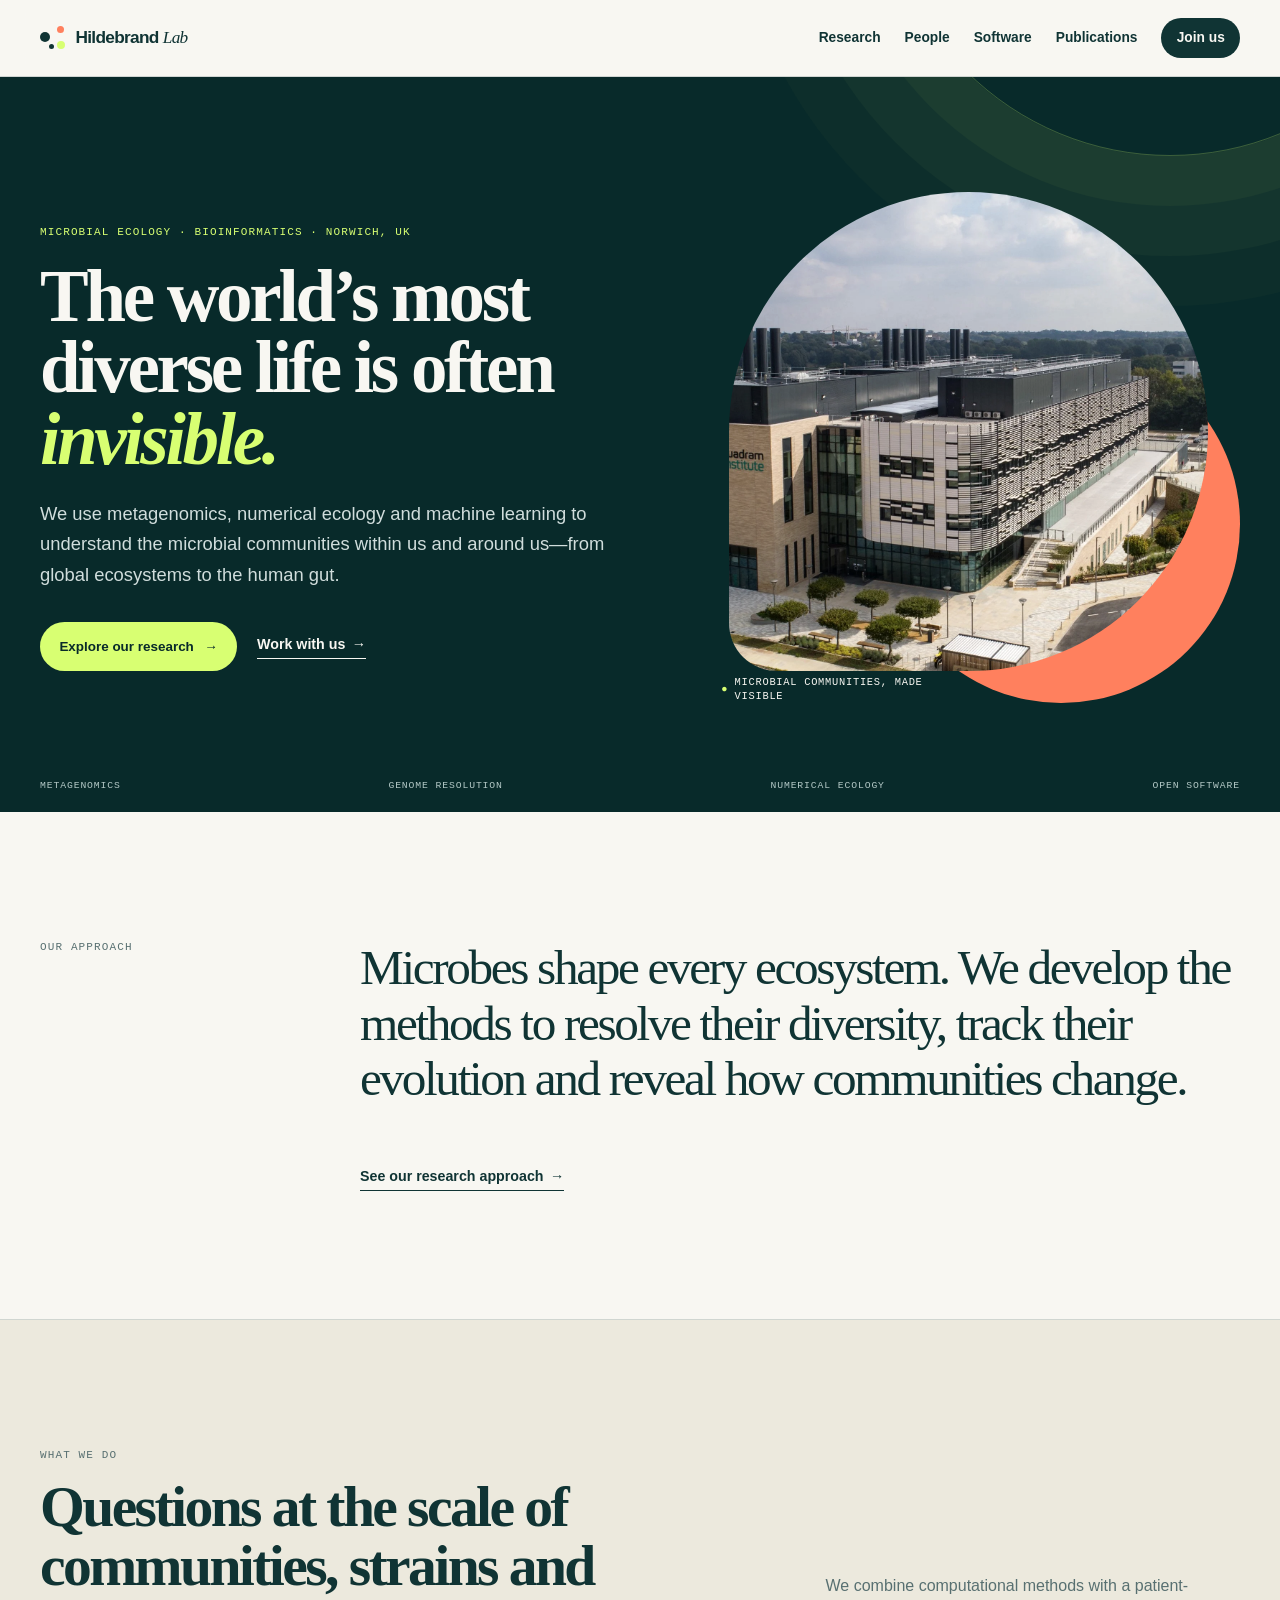
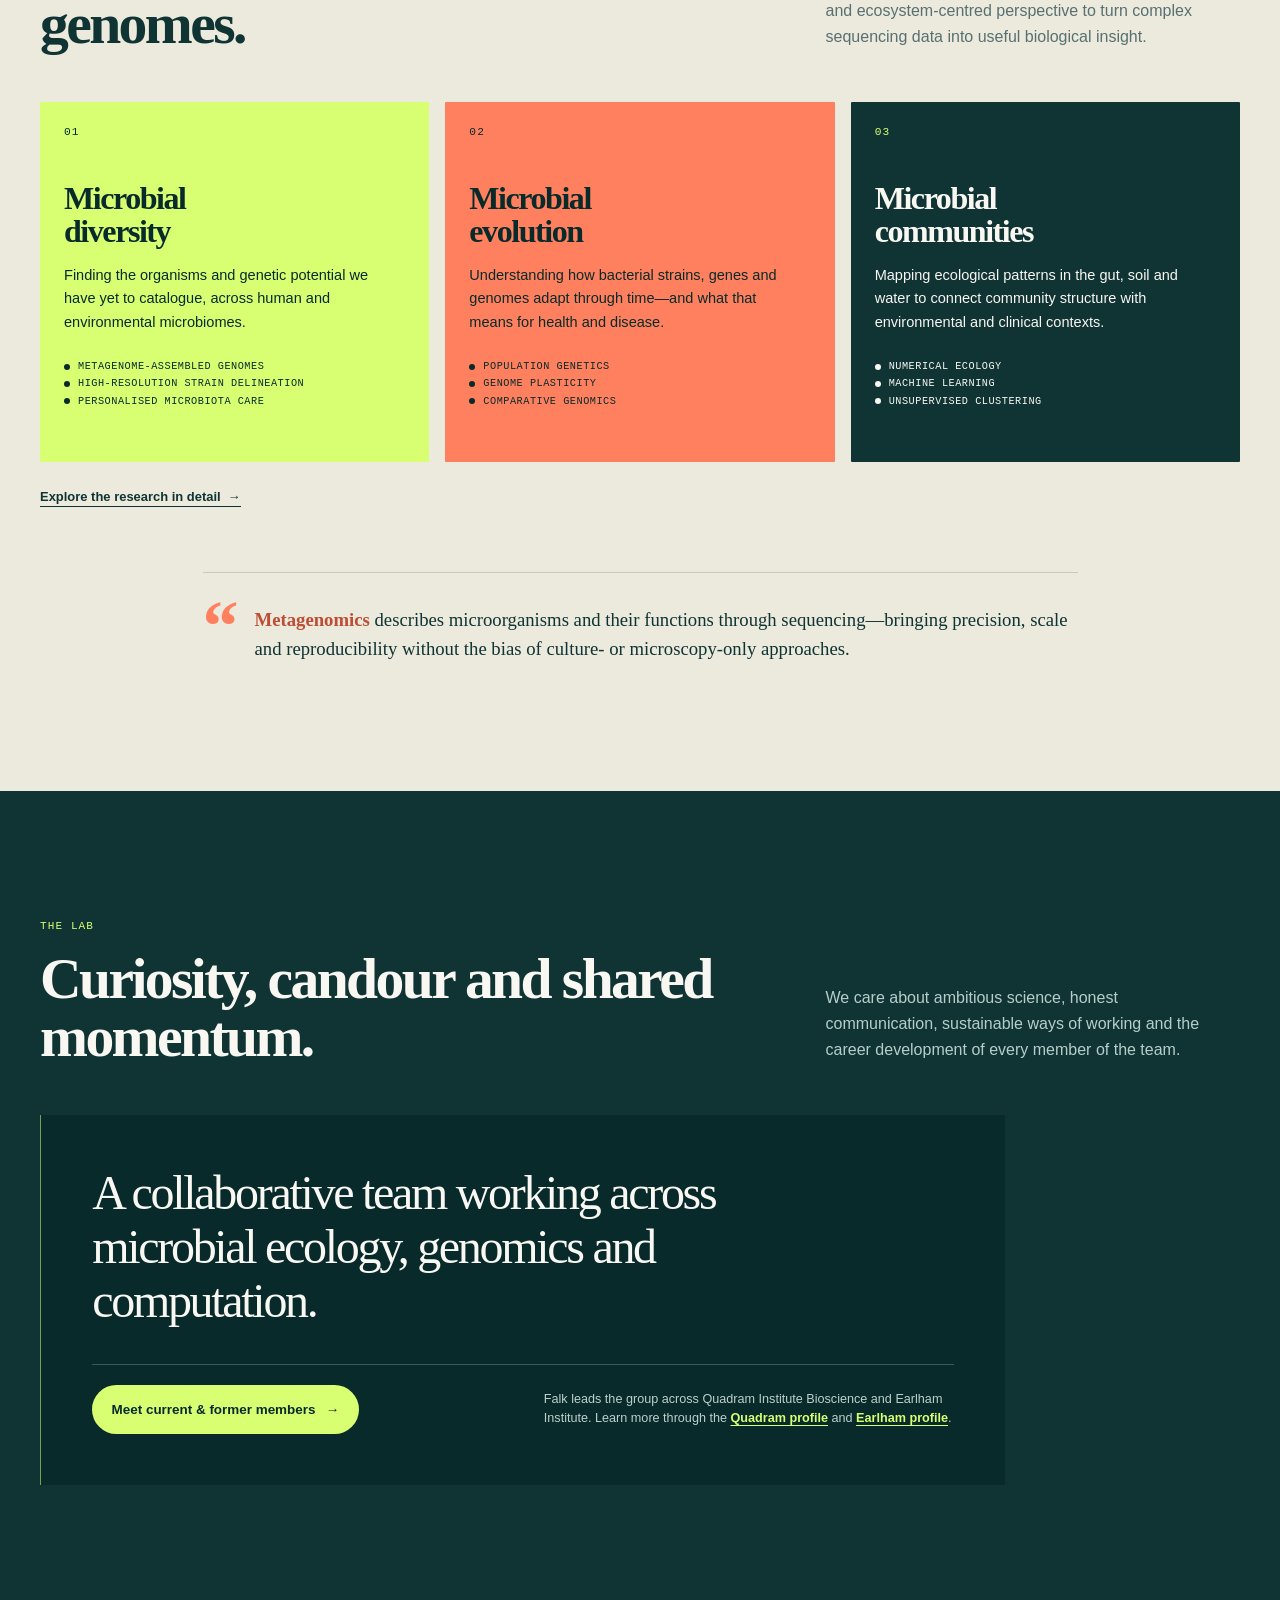
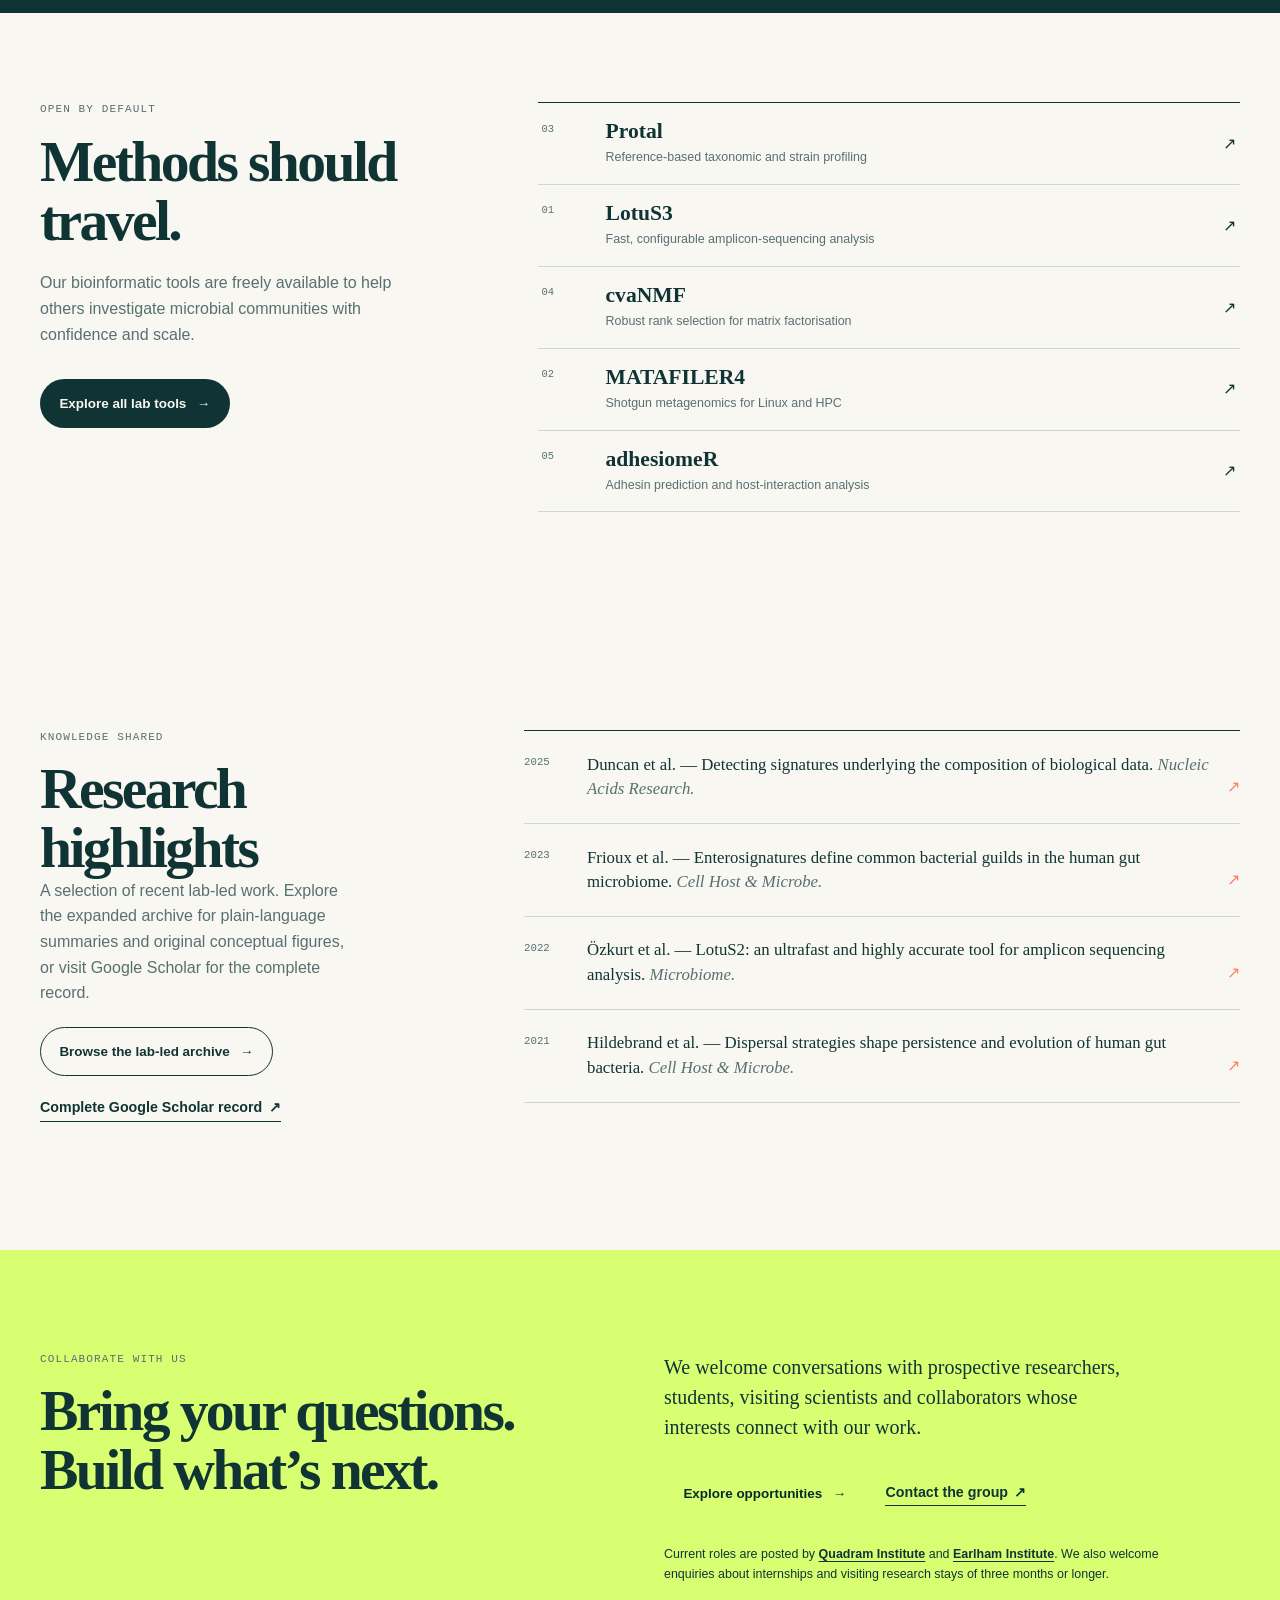
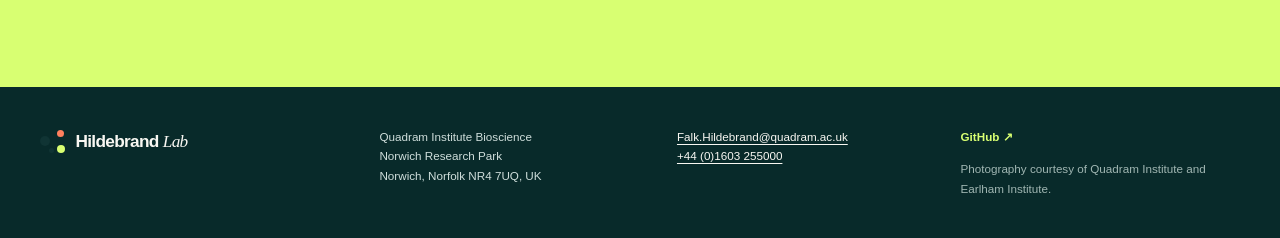
==== commit 720b6fda: "logos" ====
--- a/index.html
+++ b/index.html
@@ -3,15 +3,85 @@
   <head>
     <meta charset="utf-8" />
     <meta name="viewport" content="width=device-width, initial-scale=1" />
-    <meta name="description" content="The Hildebrand Lab investigates microbial communities, genomes, and evolution through metagenomics, numerical ecology, and open bioinformatics." />
+    <title>Hildebrand Lab | Microbial Ecology &amp; Metagenomics</title>
+    <meta name="description" content="The Hildebrand Lab in Norwich, UK researches microbial ecology, metagenomics, genome evolution and microbiome communities, and develops open bioinformatics software." />
+    <meta name="author" content="Hildebrand Lab" />
+    <meta name="robots" content="index, follow, max-image-preview:large, max-snippet:-1, max-video-preview:-1" />
     <meta name="theme-color" content="#0b3434" />
-    <meta property="og:title" content="Hildebrand Lab | Microbial communities, made visible" />
-    <meta property="og:description" content="Research in metagenomics, microbial ecology, evolution, and open bioinformatics." />
+    <link rel="canonical" href="https://hildebra.github.io/Hildebrand-lab/" />
+
+    <meta property="og:locale" content="en_GB" />
+    <meta property="og:site_name" content="Hildebrand Lab" />
+    <meta property="og:title" content="Hildebrand Lab | Microbial Ecology &amp; Metagenomics" />
+    <meta property="og:description" content="Researching microbial communities, genomes and evolution through metagenomics, numerical ecology, machine learning and open bioinformatics." />
     <meta property="og:type" content="website" />
-    <meta property="og:image" content="assets/images/og.png" />
+    <meta property="og:url" content="https://hildebra.github.io/Hildebrand-lab/" />
+    <meta property="og:image" content="https://hildebra.github.io/Hildebrand-lab/assets/images/og.png" />
+    <meta property="og:image:type" content="image/png" />
+    <meta property="og:image:width" content="1728" />
+    <meta property="og:image:height" content="910" />
+    <meta property="og:image:alt" content="Hildebrand Lab research in microbial ecology and metagenomics" />
+
     <meta name="twitter:card" content="summary_large_image" />
-    <title>Hildebrand Lab | Microbial communities</title>
+    <meta name="twitter:title" content="Hildebrand Lab | Microbial Ecology &amp; Metagenomics" />
+    <meta name="twitter:description" content="Researching microbial communities, genomes and evolution through metagenomics, numerical ecology, machine learning and open bioinformatics." />
+    <meta name="twitter:image" content="https://hildebra.github.io/Hildebrand-lab/assets/images/og.png" />
+    <meta name="twitter:image:alt" content="Hildebrand Lab research in microbial ecology and metagenomics" />
+
     <link rel="stylesheet" href="styles.css" />
+    <script type="application/ld+json">
+      {
+        "@context": "https://schema.org",
+        "@graph": [
+          {
+            "@type": "WebSite",
+            "@id": "https://hildebra.github.io/Hildebrand-lab/#website",
+            "url": "https://hildebra.github.io/Hildebrand-lab/",
+            "name": "Hildebrand Lab",
+            "description": "Research in microbial ecology, metagenomics, genome evolution, microbiome communities and open bioinformatics.",
+            "inLanguage": "en-GB",
+            "publisher": {
+              "@id": "https://hildebra.github.io/Hildebrand-lab/#organization"
+            }
+          },
+          {
+            "@type": "Organization",
+            "@id": "https://hildebra.github.io/Hildebrand-lab/#organization",
+            "name": "Hildebrand Lab",
+            "url": "https://hildebra.github.io/Hildebrand-lab/",
+            "description": "A microbial ecology and bioinformatics research group based at Quadram Institute Bioscience and Earlham Institute in Norwich, UK.",
+            "email": "mailto:Falk.Hildebrand@quadram.ac.uk",
+            "logo": {
+              "@type": "ImageObject",
+              "url": "https://hildebra.github.io/Hildebrand-lab/assets/images/og.png"
+            },
+            "address": {
+              "@type": "PostalAddress",
+              "streetAddress": "Norwich Research Park",
+              "addressLocality": "Norwich",
+              "addressRegion": "Norfolk",
+              "postalCode": "NR4 7UQ",
+              "addressCountry": "GB"
+            },
+            "member": {
+              "@type": "Person",
+              "name": "Falk Hildebrand",
+              "jobTitle": "Group Leader",
+              "sameAs": [
+                "https://quadram.ac.uk/people/falk-hildebrand/",
+                "https://www.earlham.ac.uk/profile/falk-hildebrand"
+              ]
+            },
+            "sameAs": [
+              "https://github.com/hildebra",
+              "https://quadram.ac.uk/people/falk-hildebrand/",
+              "https://www.earlham.ac.uk/profile/falk-hildebrand",
+              "https://scholar.google.com/citations?user=VTfzjTgAAAAJ&hl=en"
+            ]
+          }
+        ]
+      }
+    </script>
     <script defer src="script.js"></script>
   </head>
   <body>
@@ -26,13 +96,7 @@
         <button class="menu-button" type="button" aria-expanded="false" aria-controls="site-nav">
           <span class="menu-open">Menu</span><span class="menu-close">Close</span>
         </button>
-        <nav class="site-nav" id="site-nav" aria-label="Main navigation">
-          <a href="research.html">Research</a>
-          <a href="software.html">Software</a>
-          <a href="people.html">People</a>
-          <a href="publications.html">Publications</a>
-          <a class="nav-cta" href="join-us.html">Join us</a>
-        </nav>
+        <nav class="site-nav" id="site-nav" aria-label="Main navigation"> <a href="research.html">Research</a> <a href="people.html">People</a> <a href="software.html">Software</a> <a href="publications.html">Publications</a> <a class="nav-cta" href="join-us.html">Join us</a></nav>
       </div>
     </header>
 
@@ -117,6 +181,25 @@
         </div>
       </section>
 
+      <section class="people-section section" id="people" aria-labelledby="people-title">
+        <div class="shell">
+          <div class="section-heading people-heading">
+            <div>
+              <p class="section-label">The lab</p>
+              <h2 id="people-title">Curiosity, candour and shared momentum.</h2>
+            </div>
+            <p>We care about ambitious science, honest communication, sustainable ways of working and the career development of every member of the team.</p>
+          </div>
+          <div class="people-overview">
+            <p class="display-copy">A collaborative team working across microbial ecology, genomics and computation.</p>
+            <div class="people-overview-footer">
+              <a class="button button-primary" href="people.html">Meet current &amp; former members <span aria-hidden="true">→</span></a>
+              <p>Falk leads the group across Quadram Institute Bioscience and Earlham Institute. Learn more through the <a href="https://quadram.ac.uk/people/falk-hildebrand/" target="_blank" rel="noreferrer">Quadram profile</a> and <a href="https://www.earlham.ac.uk/profile/falk-hildebrand" target="_blank" rel="noreferrer">Earlham profile</a>.</p>
+            </div>
+          </div>
+        </div>
+      </section>
+
       <section class="software-section section" id="software" aria-labelledby="software-title">
         <div class="shell software-layout">
           <div class="software-intro">
@@ -126,31 +209,12 @@
             <a class="button button-dark" href="software.html">Explore all lab tools <span aria-hidden="true">→</span></a>
           </div>
           <div class="tool-list">
+            <a class="tool" href="https://github.com/4less/protal" target="_blank" rel="noreferrer"><span class="tool-index">03</span><span><strong>Protal</strong><small>Reference-based taxonomic and strain profiling</small></span><b aria-hidden="true">↗</b></a>
             <a class="tool" href="https://github.com/hildebra/LotuS3/" target="_blank" rel="noreferrer"><span class="tool-index">01</span><span><strong>LotuS3</strong><small>Fast, configurable amplicon-sequencing analysis</small></span><b aria-hidden="true">↗</b></a>
+            <a class="tool" href="https://github.com/apduncan/cvanmf" target="_blank" rel="noreferrer"><span class="tool-index">04</span><span><strong>cvaNMF</strong><small>Robust rank selection for matrix factorisation</small></span><b aria-hidden="true">↗</b></a>
             <a class="tool" href="https://github.com/hildebra/MATAFILER4" target="_blank" rel="noreferrer"><span class="tool-index">02</span><span><strong>MATAFILER4</strong><small>Shotgun metagenomics for Linux and HPC</small></span><b aria-hidden="true">↗</b></a>
-            <a class="tool" href="https://github.com/4less/protal" target="_blank" rel="noreferrer"><span class="tool-index">03</span><span><strong>Protal</strong><small>Reference-based taxonomic and strain profiling</small></span><b aria-hidden="true">↗</b></a>
-            <a class="tool" href="https://github.com/apduncan/cvanmf" target="_blank" rel="noreferrer"><span class="tool-index">04</span><span><strong>cvaNMF</strong><small>Robust rank selection for matrix factorisation</small></span><b aria-hidden="true">↗</b></a>
             <a class="tool" href="https://github.com/ksidorczuk/adhesiomeR" target="_blank" rel="noreferrer"><span class="tool-index">05</span><span><strong>adhesiomeR</strong><small>Adhesin prediction and host-interaction analysis</small></span><b aria-hidden="true">↗</b></a>
-          </div>
-        </div>
-      </section>
-
-      <section class="people-section section" id="people" aria-labelledby="people-title">
-        <div class="shell">
-          <div class="section-heading people-heading">
-            <div>
-              <p class="section-label">The lab</p>
-              <h2 id="people-title">Curiosity, candour and shared momentum.</h2>
-            </div>
-            <p>We care about ambitious science, honest communication, sustainable ways of working and the career development of every member of the team.</p>
-          </div>
-          <div class="people-overview">
-            <p class="display-copy">A collaborative team working across microbial ecology, genomics and computation.</p>
-            <div class="people-overview-footer">
-              <a class="button button-primary" href="people.html">Meet current &amp; former members <span aria-hidden="true">→</span></a>
-              <p>Falk leads the group across Quadram Institute Bioscience and Earlham Institute. Learn more through the <a href="https://quadram.ac.uk/people/falk-hildebrand/" target="_blank" rel="noreferrer">Quadram profile</a> and <a href="https://www.earlham.ac.uk/profile/falk-hildebrand" target="_blank" rel="noreferrer">Earlham profile</a>.</p>
-            </div>
-          </div>
+        </div>
         </div>
       </section>
 
--- a/styles.css
+++ b/styles.css
@@ -123,8 +123,8 @@
 .theme-aside { margin-top:1rem; padding-top:1rem; border-top:1px solid currentColor; }
 .theme-aside h3 { margin:0 0 .9rem; font:600 1.05rem var(--sans); letter-spacing:-.025em; }.theme-aside ul { margin:0; padding:0; list-style:none; }.theme-aside li { padding:.48rem 0; border-bottom:1px solid rgba(16,52,52,.25); font-size:.79rem; }.theme-communities .theme-aside li { border-color:rgba(255,255,255,.25); }
 .tool-detail-grid { display:grid; grid-template-columns:repeat(2,minmax(0,1fr)); gap:1px; background:var(--line); border-top:1px solid var(--ink); }
-.tool-detail-card { min-height:285px; padding:1.5rem; background:var(--paper); }.tool-detail-card h2 { margin:.8rem 0 1rem; font-size:2rem; }.tool-detail-card > p:not(.card-number) { max-width:490px; color:#466060; font-size:.87rem; }.tool-detail-card .text-link { margin-top:.6rem; }
-.older-software-section { background:var(--sand); }.older-tool-grid { background:rgba(16,52,52,.22); }.older-tool-grid .tool-detail-card { min-height:245px; background:#f1f0e9; }.older-tool-grid .card-number { color:#8b604a; } .pipelines-section { background:var(--ink); color:var(--paper); }.pipelines-section .archive-intro .section-label { color:var(--lime); }.pipelines-section .archive-intro div > p { color:#bdd0cd; }.pipeline-grid { background:rgba(255,255,255,.24); border-color:rgba(255,255,255,.3); }.pipeline-grid .tool-detail-card { min-height:325px; background:var(--ink-deep); }.pipeline-grid .tool-detail-card h2 { color:var(--paper); }.pipeline-grid .tool-detail-card > p:not(.card-number) { color:#c9d7d5; }.pipeline-grid .card-number { color:var(--lime); }.pipeline-grid .text-link { color:var(--lime); }.pipeline-grid .tool-stat { color:var(--orange); }.tool-detail-card:last-child { grid-column:auto; } .tool-stat { margin:1rem 0 -.1rem; color:#a6412c; font:600 .62rem/1.35 var(--mono); letter-spacing:.055em; text-transform:uppercase; } .tool-stat-low { display:none; }.tool-stat-unavailable { color:var(--muted); letter-spacing:.035em; text-transform:none; } .pipeline-grid .tool-stat-unavailable { color:#bdd0cd; }
+.tool-detail-card { position:relative; min-height:285px; padding:1.5rem; background:var(--paper); } .tool-detail-card .tool-logo { position:absolute; top:1.5rem; right:1.5rem; display:block; width:min(34%, 150px); height:42px; margin:0; object-fit:contain; object-position:right center; } .tool-detail-card .tool-logo + h2 { padding-right:min(34%, 150px); } .tool-detail-card h2 { margin:.8rem 0 1rem; font-size:2rem; }.tool-detail-card > p:not(.card-number) { max-width:490px; color:#466060; font-size:.87rem; }.tool-detail-card .text-link { margin-top:.6rem; } .tool-detail-card .member-links .text-link { margin-top:0; }
+.older-software-section { background:var(--sand); }.older-tool-grid { background:rgba(16,52,52,.22); }.older-tool-grid .tool-detail-card { min-height:245px; background:#f1f0e9; }.older-tool-grid .card-number { color:#8b604a; } .pipelines-section { background:var(--ink); color:var(--paper); }.pipelines-section .archive-intro .section-label { color:var(--lime); }.pipelines-section .archive-intro div > p { color:#bdd0cd; }.pipeline-grid { background:rgba(255,255,255,.24); border-color:rgba(255,255,255,.3); }.pipeline-grid .tool-detail-card { min-height:325px; background:var(--paper); }.pipeline-grid .tool-detail-card h2 { color:var(--ink); }.pipeline-grid .tool-detail-card > p:not(.card-number) { color:#466060; }.pipeline-grid .card-number { color:var(--muted); }.pipeline-grid .text-link { color:var(--ink); }.pipeline-grid .tool-stat { color:#a6412c; }.tool-detail-card:last-child { grid-column:auto; } .tool-stat { margin:1rem 0 -.1rem; color:#a6412c; font:600 .62rem/1.35 var(--mono); letter-spacing:.055em; text-transform:uppercase; } .tool-stat-low { display:none; }.tool-stat-unavailable { color:var(--muted); letter-spacing:.035em; text-transform:none; } .pipeline-grid .tool-stat-unavailable { color:#bdd0cd; }
 .people-page-section { background:var(--ink); color:var(--paper); }.people-page-section .archive-intro .section-label { color:var(--lime); }.people-page-section .archive-intro div > p { color:#bdd0cd; }
 .team-grid-full { grid-template-columns:repeat(4,minmax(0,1fr)); gap:1px; border:0; background:rgba(255,255,255,.25); }.team-grid-full .member-card { display:flex; flex-direction:column; padding:0; border:0; background:var(--ink-deep); min-width:0; }.team-grid-full .member-card:not(:nth-child(3n+1)) { padding-left:0; border-left:0; }.team-grid-full .member-card > div { min-height:188px; }.team-grid-full .member-card h3 { margin:.42rem 0 .55rem; color:var(--paper); font:600 1.35rem/1.05 var(--serif); }.team-grid-full .member-card p { margin:0; color:#c9d7d5; font-size:.78rem; line-height:1.52; }.team-grid-full .member-card .member-role { color:var(--lime); }.team-grid-full .member-card.is-pi .member-role { color:var(--orange); }.member-link { display:inline-block; margin-top:auto; padding-top:.95rem; color:var(--lime); font-size:.71rem; font-weight:700; text-decoration:none; }
 .detail-cta { padding:clamp(4.3rem,7vw,6.5rem) 0; background:var(--lime); color:var(--ink-deep); }.detail-cta-layout { display:grid; grid-template-columns:1fr 1fr; gap:3rem; }.detail-cta h2 { max-width:530px; margin:1rem 0 0; font:600 clamp(2.35rem,4vw,4rem)/1.03 var(--serif); letter-spacing:-.05em; }.detail-cta-layout > div:last-child > p { max-width:475px; font:500 1.12rem/1.55 var(--serif); }
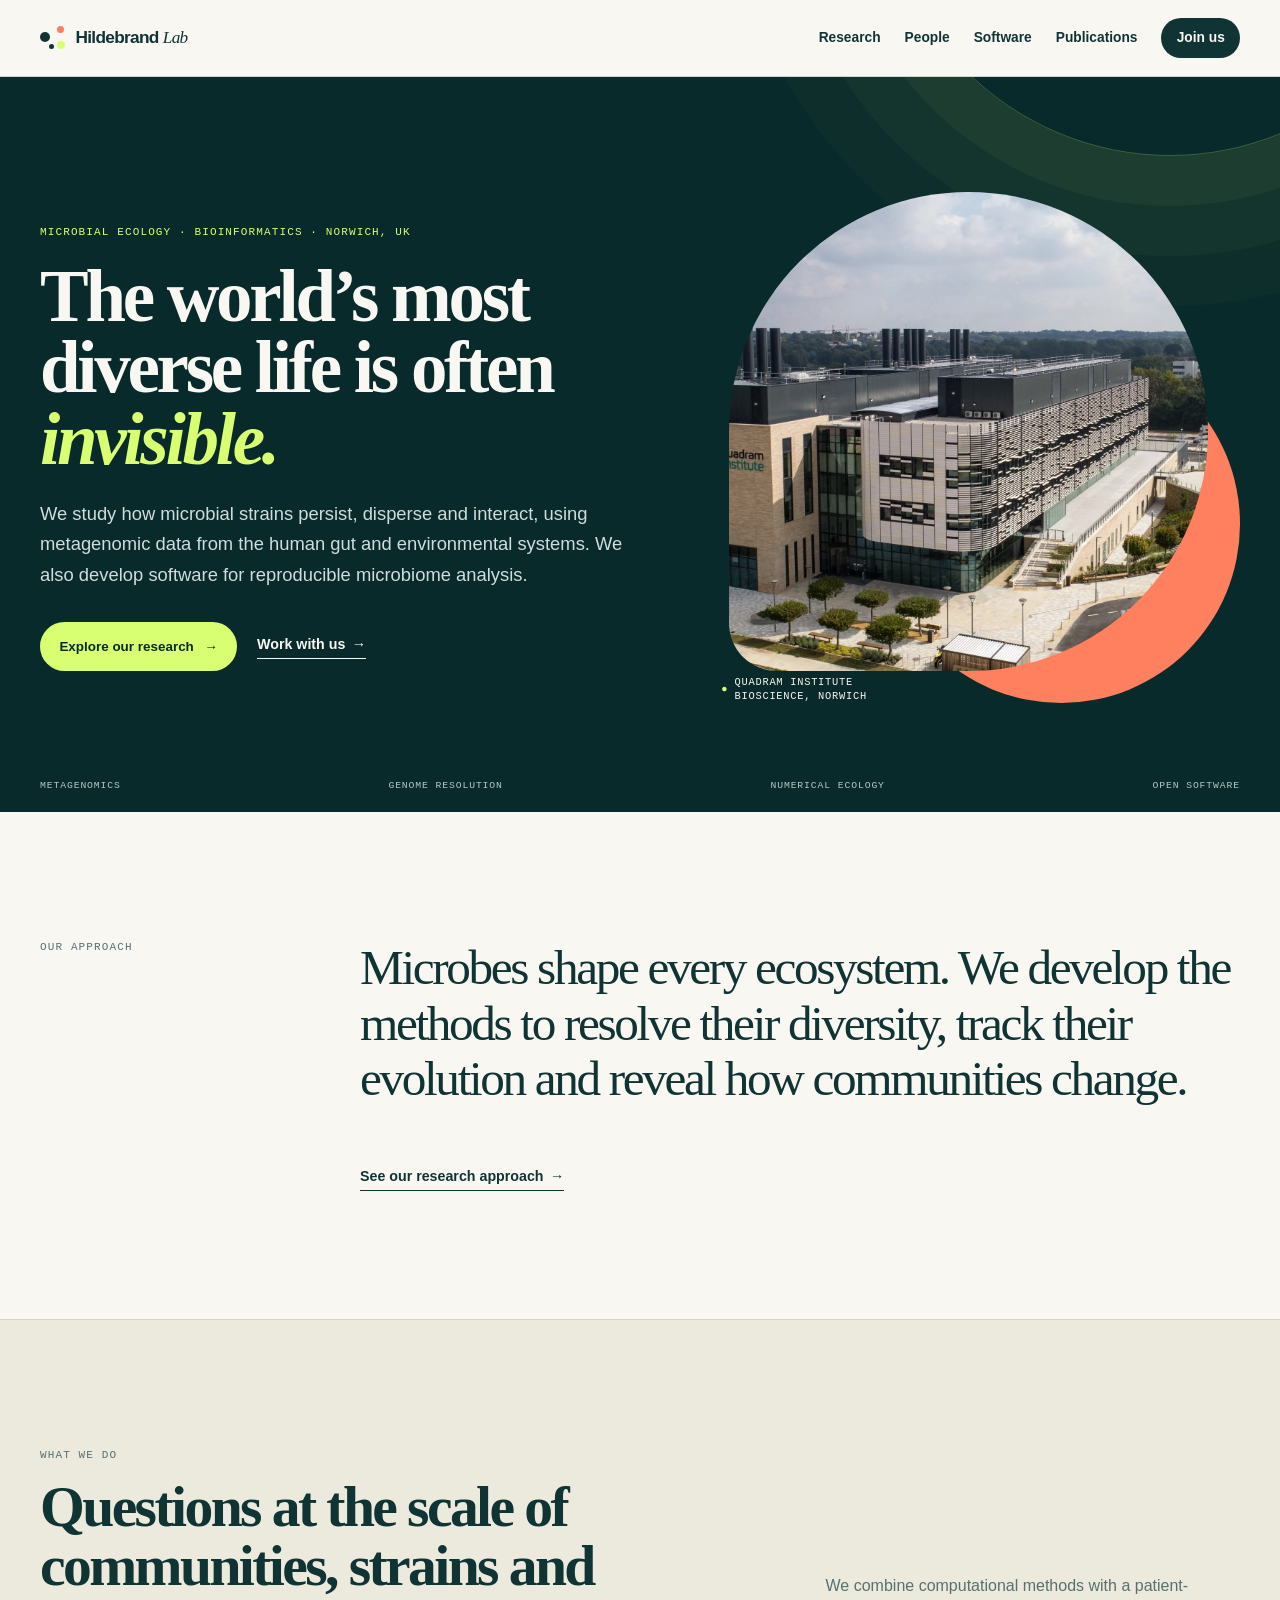
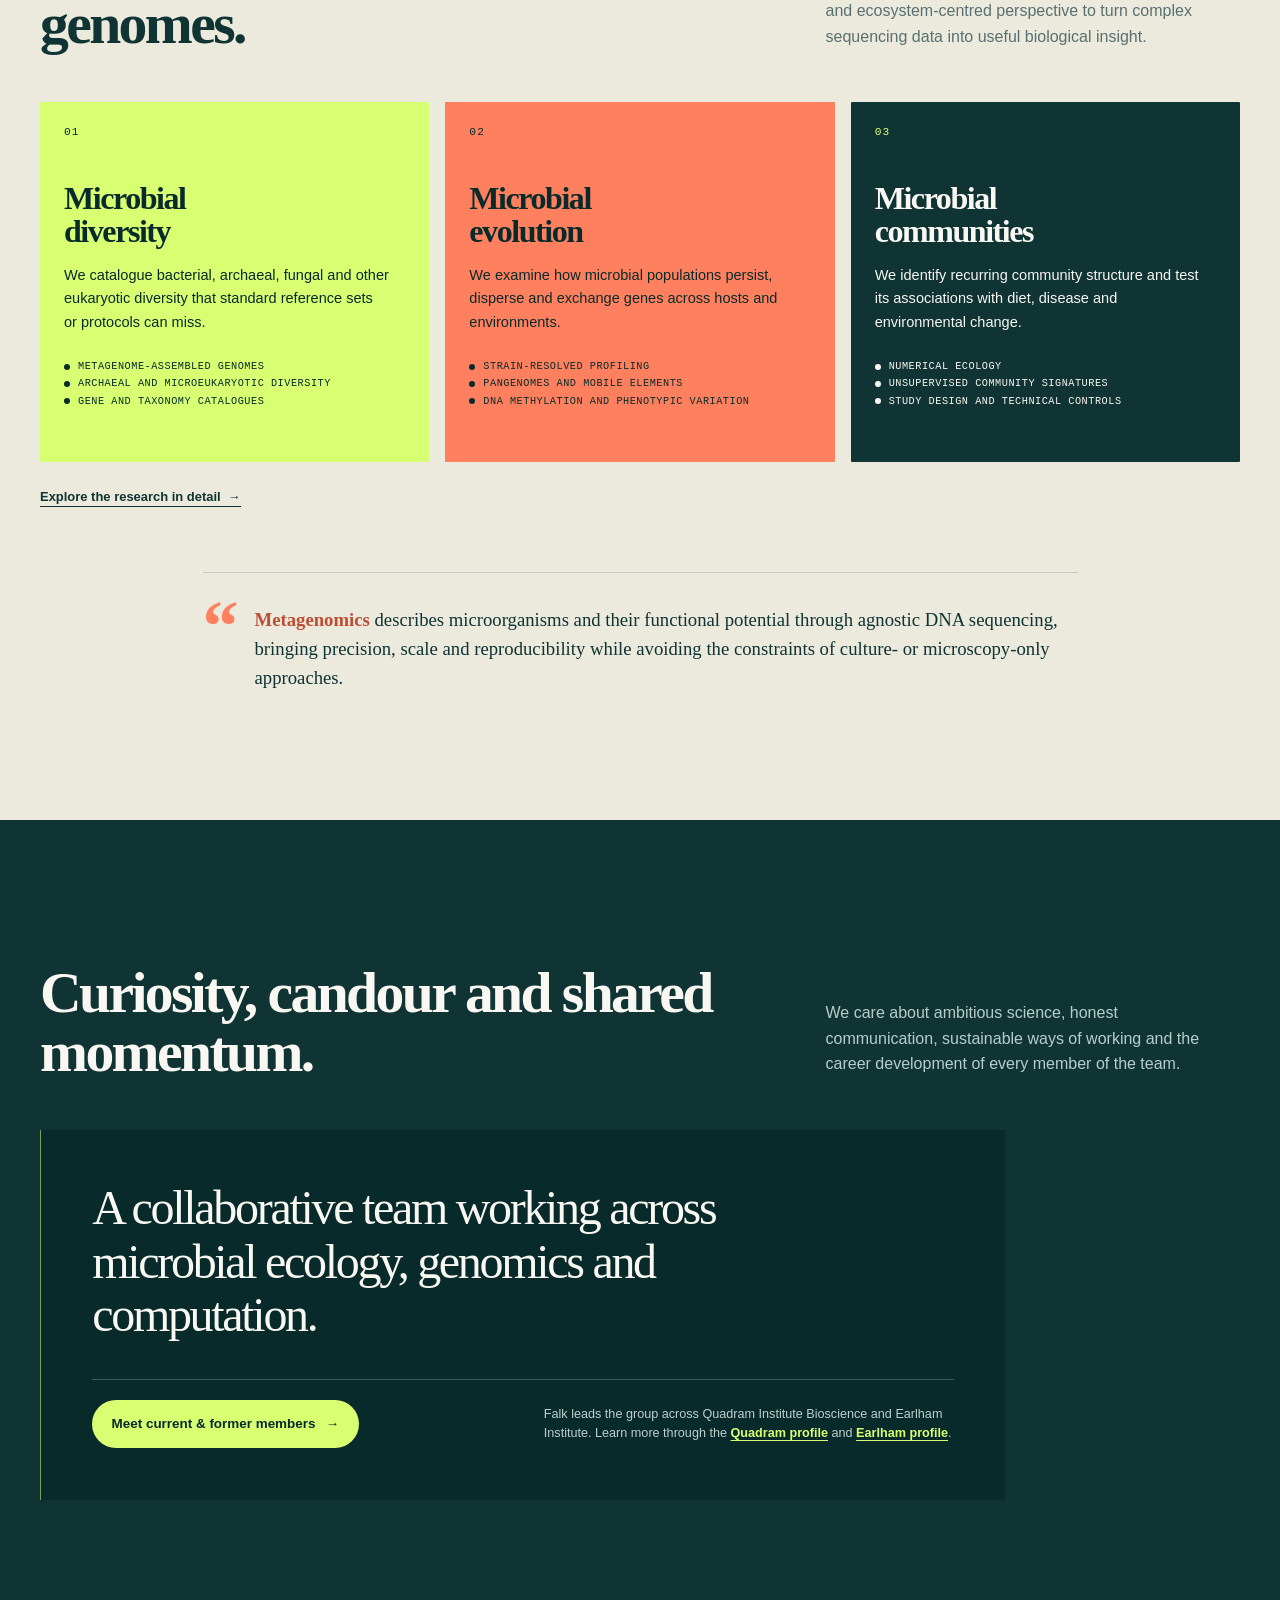
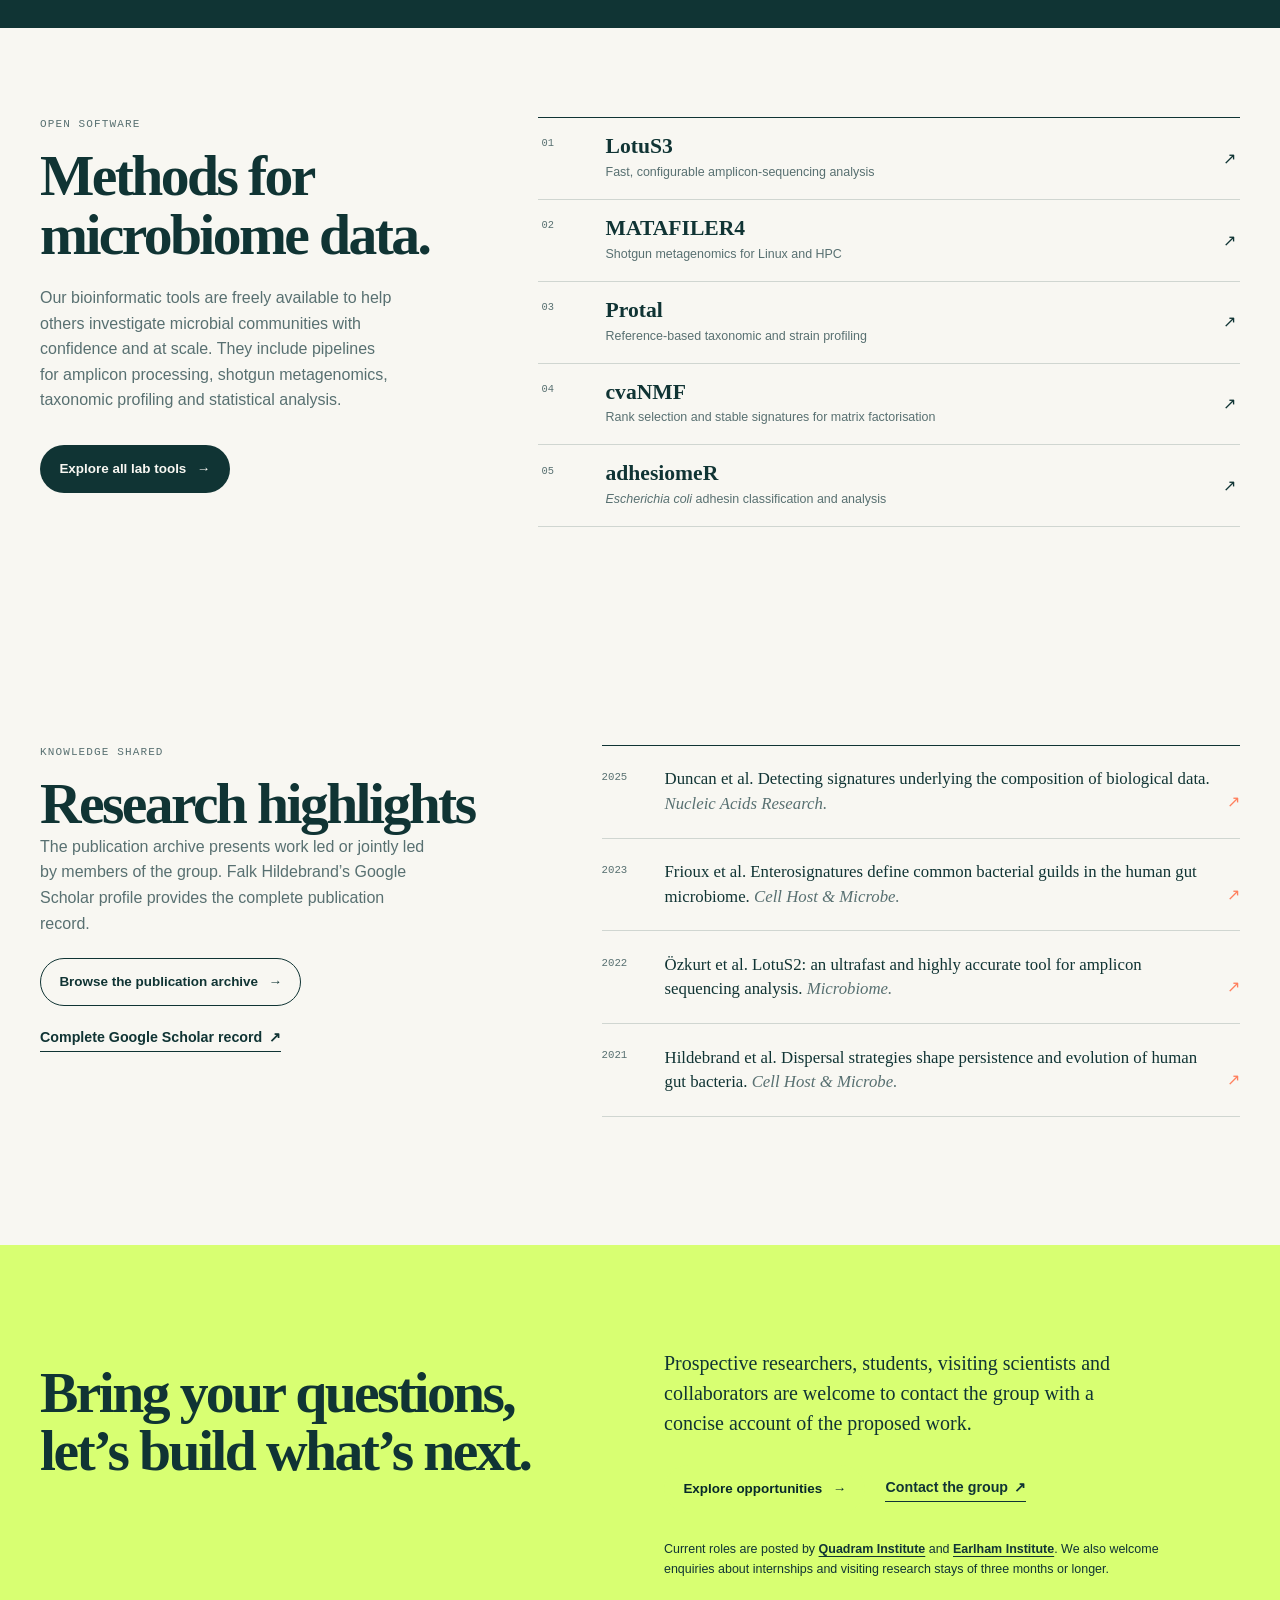
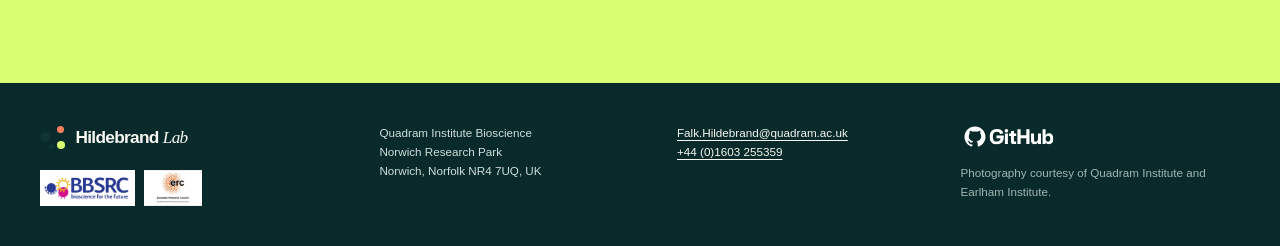
==== commit 9efe6053: "LBJ changes" ====
--- a/index.html
+++ b/index.html
@@ -1,5 +1,5 @@
 <!doctype html>
-<html lang="en">
+<html lang="en-GB">
   <head>
     <meta charset="utf-8" />
     <meta name="viewport" content="width=device-width, initial-scale=1" />
@@ -106,15 +106,15 @@
           <div class="hero-copy">
             <p class="eyebrow">Microbial ecology · bioinformatics · Norwich, UK</p>
             <h1 id="hero-title">The world’s most diverse life is often <span>invisible.</span></h1>
-            <p class="lede">We use metagenomics, numerical ecology and machine learning to understand the microbial communities within us and around us—from global ecosystems to the human gut.</p>
+            <p class="lede">We study how microbial strains persist, disperse and interact, using metagenomic data from the human gut and environmental systems. We also develop software for reproducible microbiome analysis.</p>
             <div class="button-row">
               <a class="button button-primary" href="research.html">Explore our research <span aria-hidden="true">→</span></a>
               <a class="text-link" href="join-us.html">Work with us <span aria-hidden="true">→</span></a>
             </div>
           </div>
-          <div class="hero-visual" aria-label="Microscopy-style image of a microbial community">
-            <img src="assets/images/microbial-community.webp" alt="Abstract close-up image representing a microbial community" />
-            <div class="image-caption"><span aria-hidden="true">●</span> Microbial communities, made visible</div>
+          <div class="hero-visual" aria-label="Quadram Institute Bioscience">
+            <img src="assets/images/microbial-community.webp" alt="Aerial view of the Quadram Institute Bioscience building" />
+            <div class="image-caption"><span aria-hidden="true">●</span> Quadram Institute Bioscience, Norwich</div>
           </div>
         </div>
         <div class="shell hero-footer" aria-label="Research methods">
@@ -145,38 +145,38 @@
             <a class="research-card diversity" href="research.html#diversity">
               <p class="card-number">01</p>
               <h3>Microbial diversity</h3>
-              <p>Finding the organisms and genetic potential we have yet to catalogue, across human and environmental microbiomes.</p>
+              <p>We catalogue bacterial, archaeal, fungal and other eukaryotic diversity that standard reference sets or protocols can miss.</p>
               <ul>
                 <li>Metagenome-assembled genomes</li>
-                <li>High-resolution strain delineation</li>
-                <li>Personalised microbiota care</li>
+                <li>Archaeal and microeukaryotic diversity</li>
+                <li>Gene and taxonomy catalogues</li>
               </ul>
             </a>
             <a class="research-card evolution" href="research.html#evolution">
               <p class="card-number">02</p>
               <h3>Microbial evolution</h3>
-              <p>Understanding how bacterial strains, genes and genomes adapt through time—and what that means for health and disease.</p>
+              <p>We examine how microbial populations persist, disperse and exchange genes across hosts and environments.</p>
               <ul>
-                <li>Population genetics</li>
-                <li>Genome plasticity</li>
-                <li>Comparative genomics</li>
+                <li>Strain-resolved profiling</li>
+                <li>Pangenomes and mobile elements</li>
+                <li>DNA methylation and phenotypic variation</li>
               </ul>
             </a>
             <a class="research-card communities" href="research.html#communities">
               <p class="card-number">03</p>
               <h3>Microbial communities</h3>
-              <p>Mapping ecological patterns in the gut, soil and water to connect community structure with environmental and clinical contexts.</p>
+              <p>We identify recurring community structure and test its associations with diet, disease and environmental change.</p>
               <ul>
                 <li>Numerical ecology</li>
-                <li>Machine learning</li>
-                <li>Unsupervised clustering</li>
+                <li>Unsupervised community signatures</li>
+                <li>Study design and technical controls</li>
               </ul>
             </a>
           </div>
           <a class="section-more" href="research.html">Explore the research in detail <span aria-hidden="true">→</span></a>
           <aside class="definition" aria-label="Definition of metagenomics">
             <span class="definition-mark" aria-hidden="true">“</span>
-            <p><strong>Metagenomics</strong> describes microorganisms and their functions through sequencing—bringing precision, scale and reproducibility without the bias of culture- or microscopy-only approaches.</p>
+            <p><strong>Metagenomics</strong> describes microorganisms and their functional potential through agnostic DNA sequencing, bringing precision, scale and reproducibility while avoiding the constraints of culture- or microscopy-only approaches.</p>
           </aside>
         </div>
       </section>
@@ -185,7 +185,6 @@
         <div class="shell">
           <div class="section-heading people-heading">
             <div>
-              <p class="section-label">The lab</p>
               <h2 id="people-title">Curiosity, candour and shared momentum.</h2>
             </div>
             <p>We care about ambitious science, honest communication, sustainable ways of working and the career development of every member of the team.</p>
@@ -203,17 +202,17 @@
       <section class="software-section section" id="software" aria-labelledby="software-title">
         <div class="shell software-layout">
           <div class="software-intro">
-            <p class="section-label">Open by default</p>
-            <h2 id="software-title">Methods should travel.</h2>
-            <p>Our bioinformatic tools are freely available to help others investigate microbial communities with confidence and scale.</p>
+            <p class="section-label">Open software</p>
+            <h2 id="software-title">Methods for microbiome data.</h2>
+            <p>Our bioinformatic tools are freely available to help others investigate microbial communities with confidence and at scale. They include pipelines for amplicon processing, shotgun metagenomics, taxonomic profiling and statistical analysis.</p>
             <a class="button button-dark" href="software.html">Explore all lab tools <span aria-hidden="true">→</span></a>
           </div>
           <div class="tool-list">
+            <a class="tool" href="https://github.com/hildebra/LotuS3/" target="_blank" rel="noreferrer"><span class="tool-index">01</span><span><strong>LotuS3</strong><small>Fast, configurable amplicon-sequencing analysis</small></span><b aria-hidden="true">↗</b></a>
+            <a class="tool" href="https://github.com/hildebra/MATAFILER4" target="_blank" rel="noreferrer"><span class="tool-index">02</span><span><strong>MATAFILER4</strong><small>Shotgun metagenomics for Linux and HPC</small></span><b aria-hidden="true">↗</b></a>
             <a class="tool" href="https://github.com/4less/protal" target="_blank" rel="noreferrer"><span class="tool-index">03</span><span><strong>Protal</strong><small>Reference-based taxonomic and strain profiling</small></span><b aria-hidden="true">↗</b></a>
-            <a class="tool" href="https://github.com/hildebra/LotuS3/" target="_blank" rel="noreferrer"><span class="tool-index">01</span><span><strong>LotuS3</strong><small>Fast, configurable amplicon-sequencing analysis</small></span><b aria-hidden="true">↗</b></a>
-            <a class="tool" href="https://github.com/apduncan/cvanmf" target="_blank" rel="noreferrer"><span class="tool-index">04</span><span><strong>cvaNMF</strong><small>Robust rank selection for matrix factorisation</small></span><b aria-hidden="true">↗</b></a>
-            <a class="tool" href="https://github.com/hildebra/MATAFILER4" target="_blank" rel="noreferrer"><span class="tool-index">02</span><span><strong>MATAFILER4</strong><small>Shotgun metagenomics for Linux and HPC</small></span><b aria-hidden="true">↗</b></a>
-            <a class="tool" href="https://github.com/ksidorczuk/adhesiomeR" target="_blank" rel="noreferrer"><span class="tool-index">05</span><span><strong>adhesiomeR</strong><small>Adhesin prediction and host-interaction analysis</small></span><b aria-hidden="true">↗</b></a>
+            <a class="tool" href="https://github.com/apduncan/cvanmf" target="_blank" rel="noreferrer"><span class="tool-index">04</span><span><strong>cvaNMF</strong><small>Rank selection and stable signatures for matrix factorisation</small></span><b aria-hidden="true">↗</b></a>
+            <a class="tool" href="https://github.com/ksidorczuk/adhesiomeR" target="_blank" rel="noreferrer"><span class="tool-index">05</span><span><strong>adhesiomeR</strong><small><em>Escherichia coli</em> adhesin classification and analysis</small></span><b aria-hidden="true">↗</b></a>
         </div>
         </div>
       </section>
@@ -223,17 +222,17 @@
           <div>
             <p class="section-label">Knowledge shared</p>
             <h2 id="publications-title">Research highlights</h2>
-            <p class="muted">A selection of recent lab-led work. Explore the expanded archive for plain-language summaries and original conceptual figures, or visit Google Scholar for the complete record.</p>
+            <p class="muted">The publication archive presents work led or jointly led by members of the group. Falk Hildebrand’s Google Scholar profile provides the complete publication record.</p>
             <div class="publication-actions">
-              <a class="button button-outline" href="publications.html">Browse the lab-led archive <span aria-hidden="true">→</span></a>
-              <a class="text-link" href="https://scholar.google.com/citations?user=VTfzjTgAAAAJ&amp;hl=en" target="_blank" rel="noreferrer">Complete Google Scholar record <span aria-hidden="true">↗</span></a>
+              <a class="button button-outline" href="publications.html">Browse the publication archive <span aria-hidden="true">→</span></a>
+              <a class="text-link" href="https://scholar.google.com/citations?user=VTfzjTgAAAAJ&amp;hl=en&amp;sortby=pubdate" target="_blank" rel="noreferrer">Complete Google Scholar record <span aria-hidden="true">↗</span></a>
             </div>
           </div>
           <ol class="publication-list">
-            <li><span>2025</span><a href="https://doi.org/10.1093/nar/gkaf1388" target="_blank" rel="noreferrer">Duncan et al. — Detecting signatures underlying the composition of biological data. <em>Nucleic Acids Research.</em> <b aria-hidden="true">↗</b></a></li>
-            <li><span>2023</span><a href="https://doi.org/10.1016/j.chom.2023.05.024" target="_blank" rel="noreferrer">Frioux et al. — Enterosignatures define common bacterial guilds in the human gut microbiome. <em>Cell Host &amp; Microbe.</em> <b aria-hidden="true">↗</b></a></li>
-            <li><span>2022</span><a href="https://doi.org/10.1186/s40168-022-01365-1" target="_blank" rel="noreferrer">Özkurt et al. — LotuS2: an ultrafast and highly accurate tool for amplicon sequencing analysis. <em>Microbiome.</em> <b aria-hidden="true">↗</b></a></li>
-            <li><span>2021</span><a href="https://doi.org/10.1016/j.chom.2021.05.008" target="_blank" rel="noreferrer">Hildebrand et al. — Dispersal strategies shape persistence and evolution of human gut bacteria. <em>Cell Host &amp; Microbe.</em> <b aria-hidden="true">↗</b></a></li>
+            <li><span>2025</span><a href="https://doi.org/10.1093/nar/gkaf1388" target="_blank" rel="noreferrer">Duncan et al. Detecting signatures underlying the composition of biological data. <em>Nucleic Acids Research.</em> <b aria-hidden="true">↗</b></a></li>
+            <li><span>2023</span><a href="https://doi.org/10.1016/j.chom.2023.05.024" target="_blank" rel="noreferrer">Frioux et al. Enterosignatures define common bacterial guilds in the human gut microbiome. <em>Cell Host &amp; Microbe.</em> <b aria-hidden="true">↗</b></a></li>
+            <li><span>2022</span><a href="https://doi.org/10.1186/s40168-022-01365-1" target="_blank" rel="noreferrer">Özkurt et al. LotuS2: an ultrafast and highly accurate tool for amplicon sequencing analysis. <em>Microbiome.</em> <b aria-hidden="true">↗</b></a></li>
+            <li><span>2021</span><a href="https://doi.org/10.1016/j.chom.2021.05.008" target="_blank" rel="noreferrer">Hildebrand et al. Dispersal strategies shape persistence and evolution of human gut bacteria. <em>Cell Host &amp; Microbe.</em> <b aria-hidden="true">↗</b></a></li>
           </ol>
         </div>
       </section>
@@ -241,11 +240,10 @@
       <section class="join-section" id="join" aria-labelledby="join-title">
         <div class="shell join-grid">
           <div>
-            <p class="section-label">Collaborate with us</p>
-            <h2 id="join-title">Bring your questions. Build what’s next.</h2>
-          </div>
-          <div>
-            <p>We welcome conversations with prospective researchers, students, visiting scientists and collaborators whose interests connect with our work.</p>
+            <h2 id="join-title">Bring your questions, let’s build what’s next.</h2>
+          </div>
+          <div>
+            <p>Prospective researchers, students, visiting scientists and collaborators are welcome to contact the group with a concise account of the proposed work.</p>
             <div class="join-links">
               <a class="button button-primary" href="join-us.html">Explore opportunities <span aria-hidden="true">→</span></a>
               <a class="text-link" href="mailto:Falk.Hildebrand@quadram.ac.uk">Contact the group <span aria-hidden="true">↗</span></a>
@@ -258,10 +256,10 @@
 
     <footer class="site-footer">
       <div class="shell footer-grid">
-        <a class="brand" href="#top" aria-label="Back to top"><span class="brand-mark" aria-hidden="true"><i></i><i></i><i></i><i></i></span><span>Hildebrand <em>Lab</em></span></a>
+        <div class="footer-branding"><a class="brand" href="#top" aria-label="Back to top"><span class="brand-mark" aria-hidden="true"><i></i><i></i><i></i><i></i></span><span>Hildebrand <em>Lab</em></span></a><div class="funder-logos" aria-label="Research funders"><span class="funder-logo funder-logo-bbsrc"><img src="assets/images/bbsrc.webp" alt="BBSRC" /></span><span class="funder-logo funder-logo-erc"><img src="assets/images/ERC.webp" alt="European Research Council" /></span></div></div>
         <address>Quadram Institute Bioscience<br />Norwich Research Park<br />Norwich, Norfolk NR4 7UQ, UK</address>
-        <div><a href="mailto:Falk.Hildebrand@quadram.ac.uk">Falk.Hildebrand@quadram.ac.uk</a><br /><a href="tel:+441603255000">+44 (0)1603 255000</a></div>
-        <div class="footer-meta"><a href="https://github.com/hildebra" target="_blank" rel="noreferrer">GitHub ↗</a><span>Photography courtesy of Quadram Institute and Earlham Institute.</span></div>
+        <div><a href="mailto:Falk.Hildebrand@quadram.ac.uk">Falk.Hildebrand@quadram.ac.uk</a><br /><a href="tel:+441603255359">+44 (0)1603 255359</a></div>
+        <div class="footer-meta"><a href="https://github.com/hildebra" target="_blank" rel="noreferrer" aria-label="GitHub"><img class="github-logo" src="assets/images/github.svg" alt="GitHub" /></a><span>Photography courtesy of Quadram Institute and Earlham Institute.</span></div>
       </div>
     </footer>
   </body>
--- a/styles.css
+++ b/styles.css
@@ -38,7 +38,7 @@
 .people-section { background:var(--ink); color:var(--paper); }.people-section .section-label { color:var(--lime); }.people-heading > p { color:#b6ceca; }.people-feature { display:grid; grid-template-columns:minmax(220px,.38fr) 1fr; gap:clamp(2rem,5vw,5rem); align-items:center; max-width:840px; margin:1rem auto 4rem; }.people-feature img { width:min(100%,285px); aspect-ratio:1; object-fit:cover; border-radius:50%; filter:saturate(.75); }.people-feature h3 { margin:1rem 0; font:600 clamp(2.1rem,3.5vw,3.5rem) var(--serif); }.people-feature p:not(.section-label) { max-width:545px; color:#d2e0de; }.people-feature .text-link { color:var(--lime); }.team-grid { display:grid; grid-template-columns:repeat(3,1fr); border-top:1px solid rgba(255,255,255,.25); }.team-grid article { padding:1.45rem 1.25rem 1.5rem 0; border-bottom:1px solid rgba(255,255,255,.2); }.team-grid article:not(:nth-child(3n+1)) { padding-left:1.25rem; border-left:1px solid rgba(255,255,255,.2); }.team-grid h3 { margin-bottom:.5rem; color:var(--lime); font:600 1.23rem/1.13 var(--serif); }.team-grid p { margin:0; color:#c9d7d5; font-size:.79rem; line-height:1.55; }.people-note { margin:2rem 0 0; color:#a8bfbd; font-size:.75rem; }.people-note a { color:var(--lime); }
 .publications-section { background:var(--paper); }.publications-layout { display:grid; grid-template-columns:.68fr 1.32fr; gap:clamp(3rem,9vw,10rem); }.muted { max-width:310px; color:var(--muted); }.publications-layout .button { margin-top:1.35rem; }.publication-list { list-style:none; margin:0; padding:0; border-top:1px solid var(--ink); }.publication-list li { display:grid; grid-template-columns:55px 1fr; gap:.5rem; padding:1.35rem 0; border-bottom:1px solid var(--line); }.publication-list span { padding-top:.22rem; color:var(--muted); font:400 .67rem var(--mono); }.publication-list a { position:relative; padding-right:1.75rem; text-decoration:none; font:500 1.05rem/1.45 var(--serif); }.publication-list a:hover { color:#c65336; }.publication-list em { color:var(--muted); font-style:italic; }.publication-list b { position:absolute; right:0; color:var(--orange); font:500 1rem var(--sans); }
 .join-section { padding:clamp(4rem,8vw,7rem) 0; background:var(--lime); }.join-grid { display:grid; grid-template-columns:1fr 1fr; gap:3rem; }.join-grid h2 { max-width:520px; }.join-grid > div:nth-child(2)>p:first-child { max-width:460px; font:500 1.25rem/1.5 var(--serif); }.join-links { margin:1.7rem 0; }.join-links .text-link { color:var(--ink); }.join-small { max-width:510px; margin-bottom:0; font-size:.78rem; line-height:1.6; }.join-small a { font-weight:700; }
-.site-footer { padding:2.5rem 0; background:var(--ink-deep); color:#d0dfdc; }.site-footer .brand { color:var(--paper); }.footer-grid { display:grid; grid-template-columns:1.1fr .95fr .9fr 1fr; align-items:start; gap:2rem; font-size:.73rem; line-height:1.65; }.footer-grid address { font-style:normal; }.footer-grid a { color:var(--paper); }.footer-meta { display:flex; flex-direction:column; gap:.8rem; color:#a1b7b3; }.footer-meta a { color:var(--lime); font-weight:700; text-decoration:none; }
+.site-footer { padding:2.5rem 0; background:var(--ink-deep); color:#d0dfdc; }.site-footer .brand { color:var(--paper); }.footer-grid { display:grid; grid-template-columns:1.1fr .95fr .9fr 1fr; align-items:start; gap:2rem; font-size:.73rem; line-height:1.65; }.footer-grid address { font-style:normal; }.footer-grid a { color:var(--paper); }.footer-meta { display:flex; flex-direction:column; gap:.8rem; color:#a1b7b3; }.footer-meta a { width:max-content; color:var(--lime); font-weight:700; text-decoration:none; }.github-logo { display:block; width:96px; height:auto; filter:invert(1); }
 @media (max-width: 800px) { .shell{width:min(100% - 40px, 650px)}.header-inner{min-height:67px}.menu-button{display:block}.site-nav{display:none;position:absolute;top:67px;left:0;right:0;padding:1.25rem calc((100% - min(100% - 40px, 650px))/2) 1.65rem;background:var(--paper);border-bottom:1px solid var(--line);box-shadow:0 12px 16px rgba(8,42,42,.08);flex-direction:column;align-items:flex-start;gap:1rem}.site-nav.is-open{display:flex}.site-nav .nav-cta{margin-top:.3rem}.menu-button[aria-expanded="true"] .menu-open{display:none}.menu-button[aria-expanded="true"] .menu-close{display:inline}.hero{padding-top:4rem}.hero-grid,.intro-grid,.software-layout,.publications-layout,.join-grid{grid-template-columns:1fr}.hero-grid{gap:3rem}.hero-visual{max-width:440px;justify-self:center;width:85%;}.hero-footer{display:grid;grid-template-columns:1fr 1fr;gap:.8rem;padding-top:3rem}.intro-grid{gap:1.5rem}.section-heading{grid-template-columns:1fr;gap:1rem;margin-bottom:2.3rem}.research-grid{grid-template-columns:1fr}.research-card{min-height:0}.research-card h3{margin-top:1.7rem}.software-intro{position:static}.team-grid{grid-template-columns:1fr 1fr}.team-grid article:not(:nth-child(3n+1)){padding-left:0;border-left:0}.team-grid article:nth-child(even){padding-left:1rem;border-left:1px solid rgba(255,255,255,.2)}.people-feature{grid-template-columns:150px 1fr;gap:1.5rem}.footer-grid{grid-template-columns:1fr 1fr}.definition{margin-top:3rem}.publications-layout{gap:2.5rem} }
 @media (max-width: 500px) { body{font-size:15px}.shell{width:calc(100% - 32px)}.hero{padding-top:3.1rem}h1{font-size:3rem}.hero-visual{width:100%;padding-right:1rem}.hero-footer{grid-template-columns:1fr}.section{padding:4.3rem 0}.display-copy{font-size:2rem}.people-feature{grid-template-columns:1fr}.people-feature img{width:155px}.team-grid{grid-template-columns:1fr}.team-grid article:nth-child(even){padding-left:0;border-left:0}.publication-list li{grid-template-columns:43px 1fr}.publication-list a{font-size:1rem}.footer-grid{grid-template-columns:1fr;gap:1rem}.join-grid{gap:1.5rem} }
 @media (prefers-reduced-motion: reduce) { html{scroll-behavior:auto}.button,.tool{transition:none} }
@@ -48,8 +48,9 @@
 .publication-actions { display:flex; flex-wrap:wrap; align-items:center; gap:1.25rem; margin-top:1.35rem; }
 .publication-actions .button { margin-top:0; }
 .archive-hero { padding:clamp(4.4rem,9vw,8rem) 0 clamp(3.5rem,7vw,6.3rem); background:var(--ink-deep); color:var(--paper); }
-.archive-back { display:inline-flex; margin-bottom:clamp(3rem,6vw,5rem); color:var(--lime); font:500 .7rem var(--mono); letter-spacing:.06em; text-decoration:none; text-transform:uppercase; }
+.archive-back { display:inline-flex; margin-bottom:clamp(3rem,6vw,5rem); padding-bottom:.15rem; transform:translateY(-.75rem); border-bottom:1px solid currentColor; color:var(--lime); font:600 .78rem var(--sans); letter-spacing:.01em; text-decoration:none; }
 .archive-back:hover { color:var(--paper); }
+.archive-back::before { content:"←"; margin-right:.38rem; }
 .archive-hero h1 { max-width:810px; margin:0 0 1.5rem; font:600 clamp(3.2rem,6.4vw,6.5rem)/.97 var(--serif); }
 .archive-hero h1 span { color:var(--lime); font-style:italic; }
 .archive-lede { max-width:665px; color:#cfdddb; font-size:clamp(1rem,1.55vw,1.17rem); }
@@ -79,6 +80,7 @@
 @media (max-width: 950px) { .archive-list { grid-template-columns:1fr; }.publication-card { grid-template-columns:180px 1fr; }.concept { min-height:220px; } }
 @media (max-width: 800px) { .archive-intro,.archive-cta-layout { grid-template-columns:1fr; }.archive-intro { gap:1.4rem; }.archive-cta-layout { gap:1.5rem; }.publication-card { grid-template-columns:145px 1fr; min-height:0; }.concept { min-height:200px; } }
 @media (max-width: 560px) { .archive-stats { gap:1rem 1.5rem; }.publication-card { grid-template-columns:1fr; }.concept { min-height:180px; }.publication-content h2 { font-size:1.55rem; }.publication-actions { align-items:flex-start; flex-direction:column; gap:1rem; } }
+@media (max-width: 500px) { .archive-hero h1 { font-size:2.25rem; } }
 
 /* Detail pages and portrait-led people section */
 .site-nav a[aria-current="page"] { text-decoration:underline; text-decoration-thickness:1px; text-underline-offset:5px; }
@@ -101,6 +103,7 @@
 .detail-hero { padding:clamp(4.4rem,9vw,8rem) 0 clamp(3.8rem,7vw,6.4rem); background:var(--ink-deep); color:var(--paper); }
 .detail-hero h1 { max-width:825px; margin:0 0 1.5rem; font:600 clamp(3.2rem,6.4vw,6.5rem)/.97 var(--serif); }
 .detail-hero h1 span { color:var(--lime); font-style:italic; }
+.research-hero h1 { max-width:1000px; }
 .detail-jump { display:flex; flex-wrap:wrap; gap:.65rem; margin-top:2.25rem; }
 .detail-jump a { border:1px solid rgba(255,255,255,.35); border-radius:999px; color:var(--paper); padding:.48rem .78rem; font:600 .69rem var(--mono); letter-spacing:.04em; text-decoration:none; text-transform:uppercase; }
 .detail-jump a:hover { background:var(--lime); border-color:var(--lime); color:var(--ink-deep); }
@@ -109,10 +112,12 @@
 .detail-overview { background:var(--sand); }
 .detail-split { display:grid; grid-template-columns:1fr minmax(290px,.82fr); align-items:center; gap:clamp(2.5rem,7vw,7rem); }
 .detail-split h2,.theme-layout h2,.tool-detail-card h2,.opportunity-grid h2,.contact-layout h2 { margin:1rem 0 1.2rem; font:600 clamp(2.3rem,3.8vw,3.8rem)/1.05 var(--serif); letter-spacing:-.05em; }
+.detail-split > div > h2:first-child { margin-top:0; }
 .detail-split > div > p:not(.section-label) { max-width:620px; color:#3f5d5d; }
 .detail-image { position:relative; margin:0; padding:0 1.1rem 1.1rem 0; }
 .detail-image::after { content:""; position:absolute; z-index:0; right:0; bottom:0; width:73%; height:74%; background:var(--orange); }
 .detail-image img { position:relative; z-index:1; width:100%; min-height:280px; object-fit:cover; background:var(--ink); }
+.research-workflow-image img { min-height:0; object-fit:contain; background:#fff; }
 .detail-image figcaption { position:relative; z-index:1; margin-top:.8rem; color:var(--muted); font:500 .64rem/1.4 var(--mono); letter-spacing:.04em; }
 .theme-section { scroll-margin-top:76px; }
 .theme-diversity { background:var(--lime); }.theme-evolution { background:var(--orange); }.theme-communities { background:var(--ink); color:var(--paper); }
@@ -123,15 +128,15 @@
 .theme-aside { margin-top:1rem; padding-top:1rem; border-top:1px solid currentColor; }
 .theme-aside h3 { margin:0 0 .9rem; font:600 1.05rem var(--sans); letter-spacing:-.025em; }.theme-aside ul { margin:0; padding:0; list-style:none; }.theme-aside li { padding:.48rem 0; border-bottom:1px solid rgba(16,52,52,.25); font-size:.79rem; }.theme-communities .theme-aside li { border-color:rgba(255,255,255,.25); }
 .tool-detail-grid { display:grid; grid-template-columns:repeat(2,minmax(0,1fr)); gap:1px; background:var(--line); border-top:1px solid var(--ink); }
-.tool-detail-card { position:relative; min-height:285px; padding:1.5rem; background:var(--paper); } .tool-detail-card .tool-logo { position:absolute; top:1.5rem; right:1.5rem; display:block; width:min(34%, 150px); height:42px; margin:0; object-fit:contain; object-position:right center; } .tool-detail-card .tool-logo + h2 { padding-right:min(34%, 150px); } .tool-detail-card h2 { margin:.8rem 0 1rem; font-size:2rem; }.tool-detail-card > p:not(.card-number) { max-width:490px; color:#466060; font-size:.87rem; }.tool-detail-card .text-link { margin-top:.6rem; } .tool-detail-card .member-links .text-link { margin-top:0; }
-.older-software-section { background:var(--sand); }.older-tool-grid { background:rgba(16,52,52,.22); }.older-tool-grid .tool-detail-card { min-height:245px; background:#f1f0e9; }.older-tool-grid .card-number { color:#8b604a; } .pipelines-section { background:var(--ink); color:var(--paper); }.pipelines-section .archive-intro .section-label { color:var(--lime); }.pipelines-section .archive-intro div > p { color:#bdd0cd; }.pipeline-grid { background:rgba(255,255,255,.24); border-color:rgba(255,255,255,.3); }.pipeline-grid .tool-detail-card { min-height:325px; background:var(--paper); }.pipeline-grid .tool-detail-card h2 { color:var(--ink); }.pipeline-grid .tool-detail-card > p:not(.card-number) { color:#466060; }.pipeline-grid .card-number { color:var(--muted); }.pipeline-grid .text-link { color:var(--ink); }.pipeline-grid .tool-stat { color:#a6412c; }.tool-detail-card:last-child { grid-column:auto; } .tool-stat { margin:1rem 0 -.1rem; color:#a6412c; font:600 .62rem/1.35 var(--mono); letter-spacing:.055em; text-transform:uppercase; } .tool-stat-low { display:none; }.tool-stat-unavailable { color:var(--muted); letter-spacing:.035em; text-transform:none; } .pipeline-grid .tool-stat-unavailable { color:#bdd0cd; }
-.people-page-section { background:var(--ink); color:var(--paper); }.people-page-section .archive-intro .section-label { color:var(--lime); }.people-page-section .archive-intro div > p { color:#bdd0cd; }
+.tool-detail-card { position:relative; min-height:285px; padding:1.5rem; background:var(--paper); } .tool-detail-card .tool-logo { position:absolute; top:1.5rem; right:1.5rem; display:block; width:min(38%, 175px); height:54px; margin:0; object-fit:contain; object-position:right center; } .tool-detail-card .tool-logo + h2 { padding-right:min(38%, 175px); } .tool-detail-card h2 { margin:.8rem 0 1rem; font-size:2rem; }.tool-detail-card > p:not(.card-number) { max-width:490px; color:#466060; font-size:.87rem; }.tool-detail-card .text-link { margin-top:.6rem; } .tool-detail-card .member-links .text-link { margin-top:0; }
+.older-software-section { background:var(--sand); }.older-tool-grid { background:rgba(16,52,52,.22); }.older-tool-grid .tool-detail-card { min-height:245px; background:#f1f0e9; }.older-tool-grid .card-number { color:#8b604a; } .pipelines-section { background:var(--ink); color:var(--paper); }.pipelines-section .archive-intro .section-label { color:var(--lime); }.pipelines-section .archive-intro div > p { color:#bdd0cd; }.pipeline-grid { background:rgba(255,255,255,.24); border-color:rgba(255,255,255,.3); }.pipeline-grid .tool-detail-card { min-height:325px; background:var(--paper); }.pipeline-grid .tool-detail-card h2 { color:var(--ink); }.pipeline-grid .tool-detail-card > p:not(.card-number) { color:#466060; }.pipeline-grid .card-number { color:var(--muted); }.pipeline-grid .text-link { color:var(--ink); }.pipeline-grid .tool-stat { color:#a6412c; }.tool-detail-card:last-child { grid-column:auto; } .tool-stat { margin:1rem 0 -.1rem; color:#a6412c; font:600 .62rem/1.35 var(--mono); letter-spacing:.055em; text-transform:uppercase; } .tool-stars { margin:.35rem 0 -.1rem; color:var(--muted); font:600 .62rem/1.35 var(--mono); letter-spacing:.055em; text-transform:uppercase; }.tool-stars b { color:var(--ink); font-weight:700; } .tool-stat-low { display:none; }.tool-stat-unavailable { color:var(--muted); letter-spacing:.035em; text-transform:none; } .pipeline-grid .tool-stat-unavailable { color:#bdd0cd; }
+.people-page-section { background:var(--ink); color:var(--paper); }.people-team-heading { margin-bottom:2rem; text-align:center; }.people-team-heading h2 { max-width:850px; margin:0 auto; font:600 clamp(2.4rem,4vw,4.1rem)/1.04 var(--serif); letter-spacing:-.05em; }.people-team-heading h2 span { color:var(--lime); font-style:italic; }.former-members-intro > div { grid-column:2; }
 .team-grid-full { grid-template-columns:repeat(4,minmax(0,1fr)); gap:1px; border:0; background:rgba(255,255,255,.25); }.team-grid-full .member-card { display:flex; flex-direction:column; padding:0; border:0; background:var(--ink-deep); min-width:0; }.team-grid-full .member-card:not(:nth-child(3n+1)) { padding-left:0; border-left:0; }.team-grid-full .member-card > div { min-height:188px; }.team-grid-full .member-card h3 { margin:.42rem 0 .55rem; color:var(--paper); font:600 1.35rem/1.05 var(--serif); }.team-grid-full .member-card p { margin:0; color:#c9d7d5; font-size:.78rem; line-height:1.52; }.team-grid-full .member-card .member-role { color:var(--lime); }.team-grid-full .member-card.is-pi .member-role { color:var(--orange); }.member-link { display:inline-block; margin-top:auto; padding-top:.95rem; color:var(--lime); font-size:.71rem; font-weight:700; text-decoration:none; }
-.detail-cta { padding:clamp(4.3rem,7vw,6.5rem) 0; background:var(--lime); color:var(--ink-deep); }.detail-cta-layout { display:grid; grid-template-columns:1fr 1fr; gap:3rem; }.detail-cta h2 { max-width:530px; margin:1rem 0 0; font:600 clamp(2.35rem,4vw,4rem)/1.03 var(--serif); letter-spacing:-.05em; }.detail-cta-layout > div:last-child > p { max-width:475px; font:500 1.12rem/1.55 var(--serif); }
+.detail-cta { padding:clamp(4.3rem,7vw,6.5rem) 0; background:var(--lime); color:var(--ink-deep); }.detail-cta-layout { display:grid; grid-template-columns:1fr 1fr; gap:3rem; }.detail-cta h2 { max-width:530px; margin:1rem 0 0; font:600 clamp(2.35rem,4vw,4rem)/1.03 var(--serif); letter-spacing:-.05em; }.detail-cta-layout > div:first-child > h2:first-child { margin-top:0; }.detail-cta-layout > div:last-child > p { max-width:475px; font:500 1.12rem/1.55 var(--serif); }
 .opportunity-grid { display:grid; grid-template-columns:repeat(2,minmax(0,1fr)); gap:1px; background:var(--line); border-top:1px solid var(--ink); }.opportunity-grid article { min-height:275px; padding:1.5rem; background:var(--sand); }.opportunity-grid h2 { margin:.8rem 0 1rem; font-size:2rem; }.opportunity-grid article > p:not(.card-number) { max-width:480px; color:#466060; font-size:.88rem; }.opportunity-grid .text-link { margin-top:.6rem; }
 .contact-section { padding:clamp(4.5rem,8vw,7rem) 0; background:var(--ink); color:var(--paper); }.contact-layout { display:grid; grid-template-columns:1fr minmax(250px,.65fr); gap:3rem; }.contact-layout .section-label { color:var(--lime); }.contact-layout h2 { max-width:630px; }.contact-layout p { margin:1rem 0 1.5rem; font:500 1.15rem/1.6 var(--serif); }.contact-layout a { color:var(--lime); }.contact-layout address { color:#c8d8d5; font-size:.9rem; font-style:normal; }
 @media (max-width: 980px) { .people-section .team-grid { grid-template-columns:repeat(3,minmax(0,1fr)); }.team-grid-full { grid-template-columns:repeat(3,minmax(0,1fr)); }.theme-layout { grid-template-columns:55px minmax(0,1fr); }.theme-aside { grid-column:2; max-width:500px; }.tool-detail-grid,.opportunity-grid { grid-template-columns:1fr; }.tool-detail-card:last-child { grid-column:auto; } }
-@media (max-width: 800px) { .detail-split,.detail-cta-layout,.contact-layout { grid-template-columns:1fr; }.detail-split { gap:2rem; }.theme-layout { grid-template-columns:1fr; gap:1.25rem; }.theme-number { font-size:.8rem; }.theme-aside { grid-column:auto; }.people-section .team-grid,.team-grid-full { grid-template-columns:repeat(2,minmax(0,1fr)); }.people-footer { flex-direction:column; gap:1rem; }.people-note { text-align:left; }.member-card > div { min-height:0; }.team-grid-full .member-card > div { min-height:0; }.detail-cta-layout { gap:1.5rem; }.contact-layout { gap:1.5rem; } }
+@media (max-width: 800px) { .detail-split,.detail-cta-layout,.contact-layout { grid-template-columns:1fr; }.detail-split { gap:2rem; }.theme-layout { grid-template-columns:1fr; gap:1.25rem; }.theme-number { font-size:.8rem; }.theme-aside { grid-column:auto; }.people-section .team-grid,.team-grid-full { grid-template-columns:repeat(2,minmax(0,1fr)); }.people-footer { flex-direction:column; gap:1rem; }.people-note { text-align:left; }.member-card > div { min-height:0; }.team-grid-full .member-card > div { min-height:0; }.detail-cta-layout { gap:1.5rem; }.contact-layout { gap:1.5rem; }.former-members-intro > div { grid-column:1; } }
 @media (max-width: 500px) { .detail-hero { padding-top:3.3rem; }.detail-hero h1 { font-size:3.05rem; }.detail-jump { display:grid; grid-template-columns:1fr; }.detail-jump a { text-align:center; }.people-section .team-grid,.team-grid-full { grid-template-columns:1fr; }.member-card img { aspect-ratio:1.2/1; }.tool-detail-card,.opportunity-grid article { min-height:0; }.detail-split h2,.theme-layout h2,.tool-detail-card h2,.opportunity-grid h2,.contact-layout h2 { font-size:2.1rem; } }
 
 /* Official profiles and research/news highlights */
@@ -170,12 +175,35 @@
 
 /* Curated reading list */
 .reading-group + .reading-group { margin-top:clamp(3.4rem,6vw,5.5rem); }
-.reading-group-heading { display:grid; grid-template-columns:24% 1fr; gap:2rem; margin-bottom:1.55rem; }
-.reading-group-heading h3 { margin:0 0 .55rem; font:600 clamp(2rem,3vw,3rem)/1.06 var(--serif); letter-spacing:-.045em; }
-.reading-group-heading p:not(.section-label) { grid-column:2; max-width:585px; margin:0; color:var(--muted); font-size:.88rem; }
+.reading-group-heading { display:block; margin-bottom:1.55rem; padding-left:12%; }
+.reading-group-heading h2,.reading-group-heading h3 { margin:0 0 .55rem; font:600 clamp(2rem,3vw,3rem)/1.06 var(--serif); letter-spacing:-.045em; }
+.reading-group-heading h2 { font-size:clamp(2.7rem,4.3vw,4.4rem); }
+.reading-group-heading p:not(.section-label) { max-width:585px; margin:0; color:var(--muted); font-size:.88rem; }
 .news-grid-featured .news-card { background:var(--ink); }.news-grid-featured .news-meta { color:var(--lime); }.news-grid-featured .news-card h3 a { color:var(--paper); }.news-grid-featured .news-card h3 a:hover { color:var(--lime); }.news-grid-featured .news-card > p:last-child { color:#c7d9d6; }
-@media (max-width: 800px) { .reading-group-heading { grid-template-columns:1fr; gap:.6rem; }.reading-group-heading p:not(.section-label) { grid-column:auto; } }
+@media (max-width: 800px) { .reading-group-heading { padding-left:0; } }
 
 /* A focused methods snapshot keeps the landing page lighter than the full software catalogue. */
 .software-section { padding:clamp(3.9rem,7vw,6.4rem) 0; }
 .software-section .tool { padding-block:1rem; }
+
+/* Give the publication introduction the same breathing room as adjacent homepage sections. */
+.publications-layout { grid-template-columns:.85fr 1.15fr; gap:clamp(3rem,7vw,7rem); }
+.publications-layout .muted { max-width:390px; }
+@media (max-width: 800px) { .publications-layout { grid-template-columns:1fr; gap:2.5rem; } }
+
+/* Match the buffered, stacked heading treatment used by the research reading groups. */
+.former-members-intro { display:block; padding-left:12%; }
+.former-members-intro > div { grid-column:auto; }
+@media (max-width: 800px) { .former-members-intro { padding-left:0; } }
+
+.opportunities-intro { display:block; padding-left:12%; }
+@media (max-width: 800px) { .opportunities-intro { padding-left:0; } }
+
+/* Shared funder marks in every site footer. */
+.footer-branding { display:flex; flex-direction:column; align-items:flex-start; }
+.funder-logos { display:flex; align-items:center; gap:.55rem; margin-top:1.1rem; }
+.funder-logo { display:block; height:36px; overflow:hidden; background:#fff; }
+.funder-logo img { display:block; width:100%; height:100%; object-fit:cover; }
+.funder-logo-bbsrc { width:95px; }
+.funder-logo-bbsrc img { object-fit:contain; }
+.funder-logo-erc { width:58px; }
